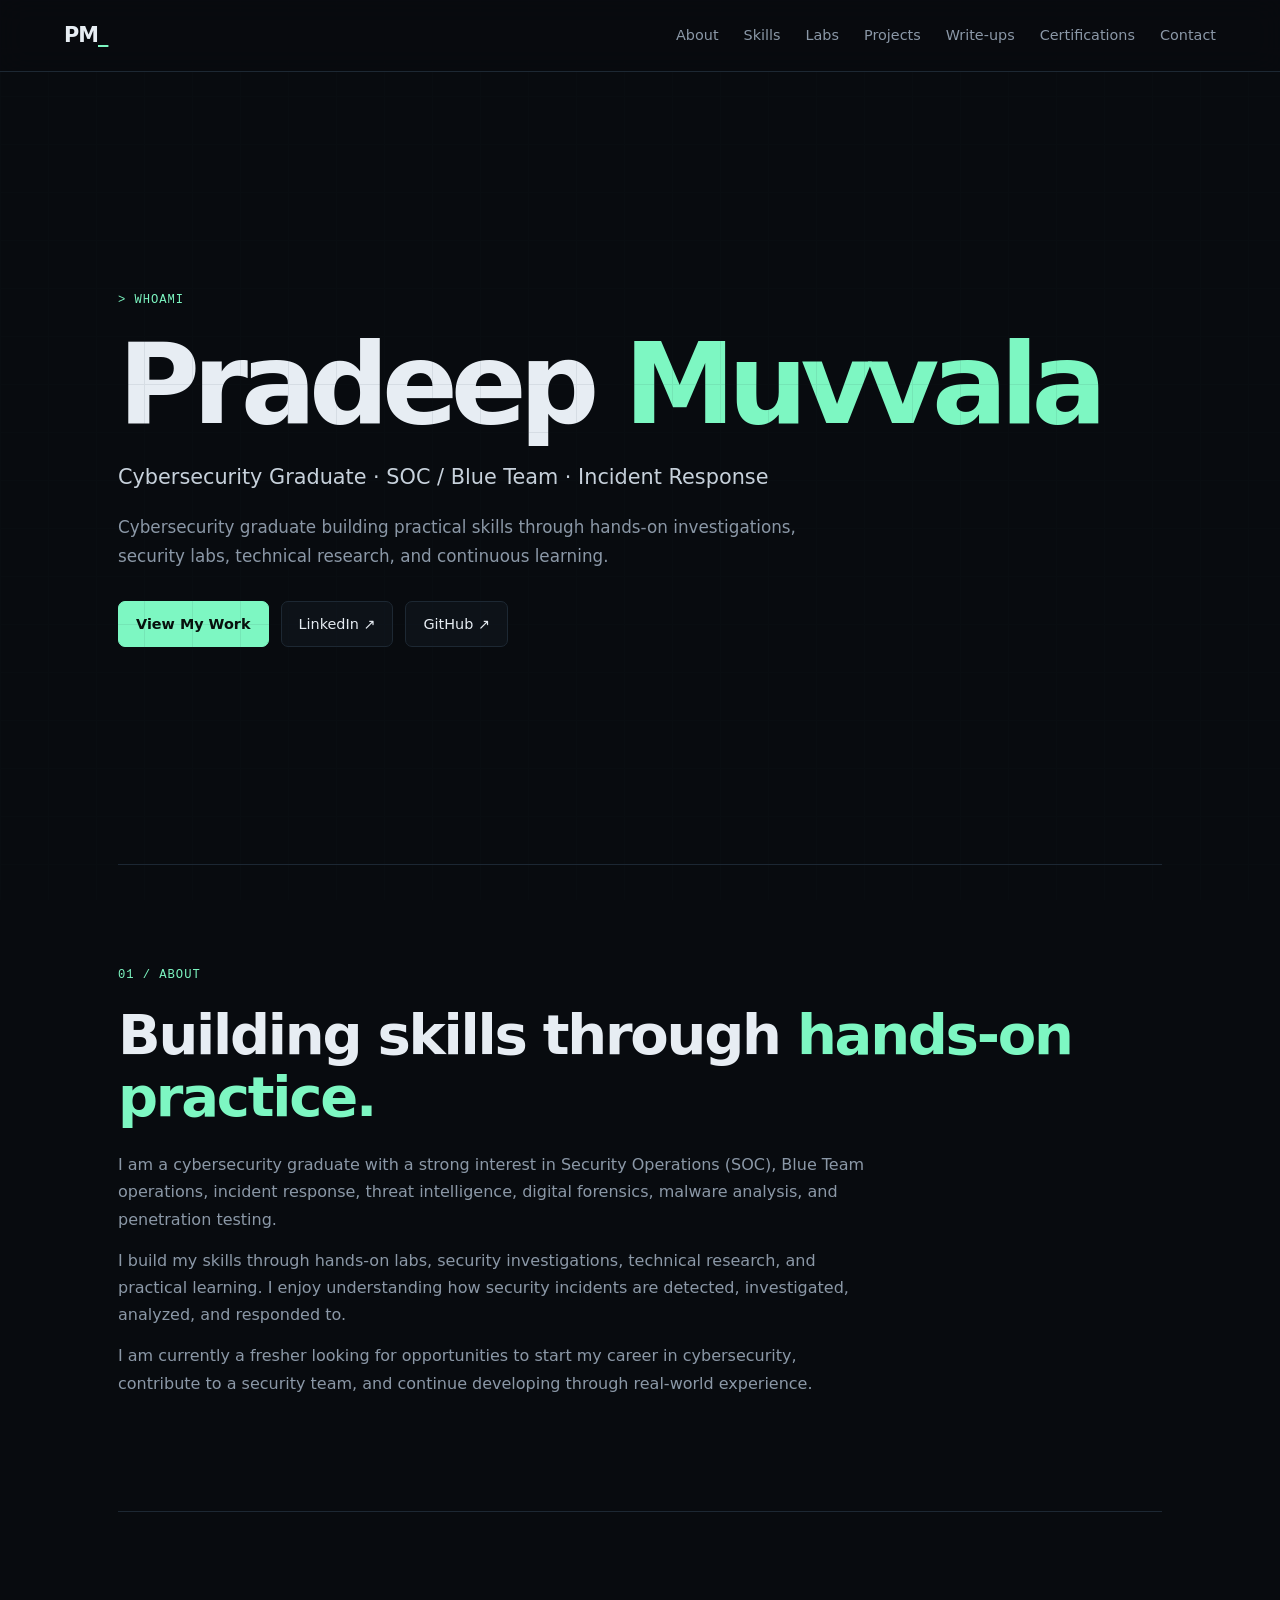
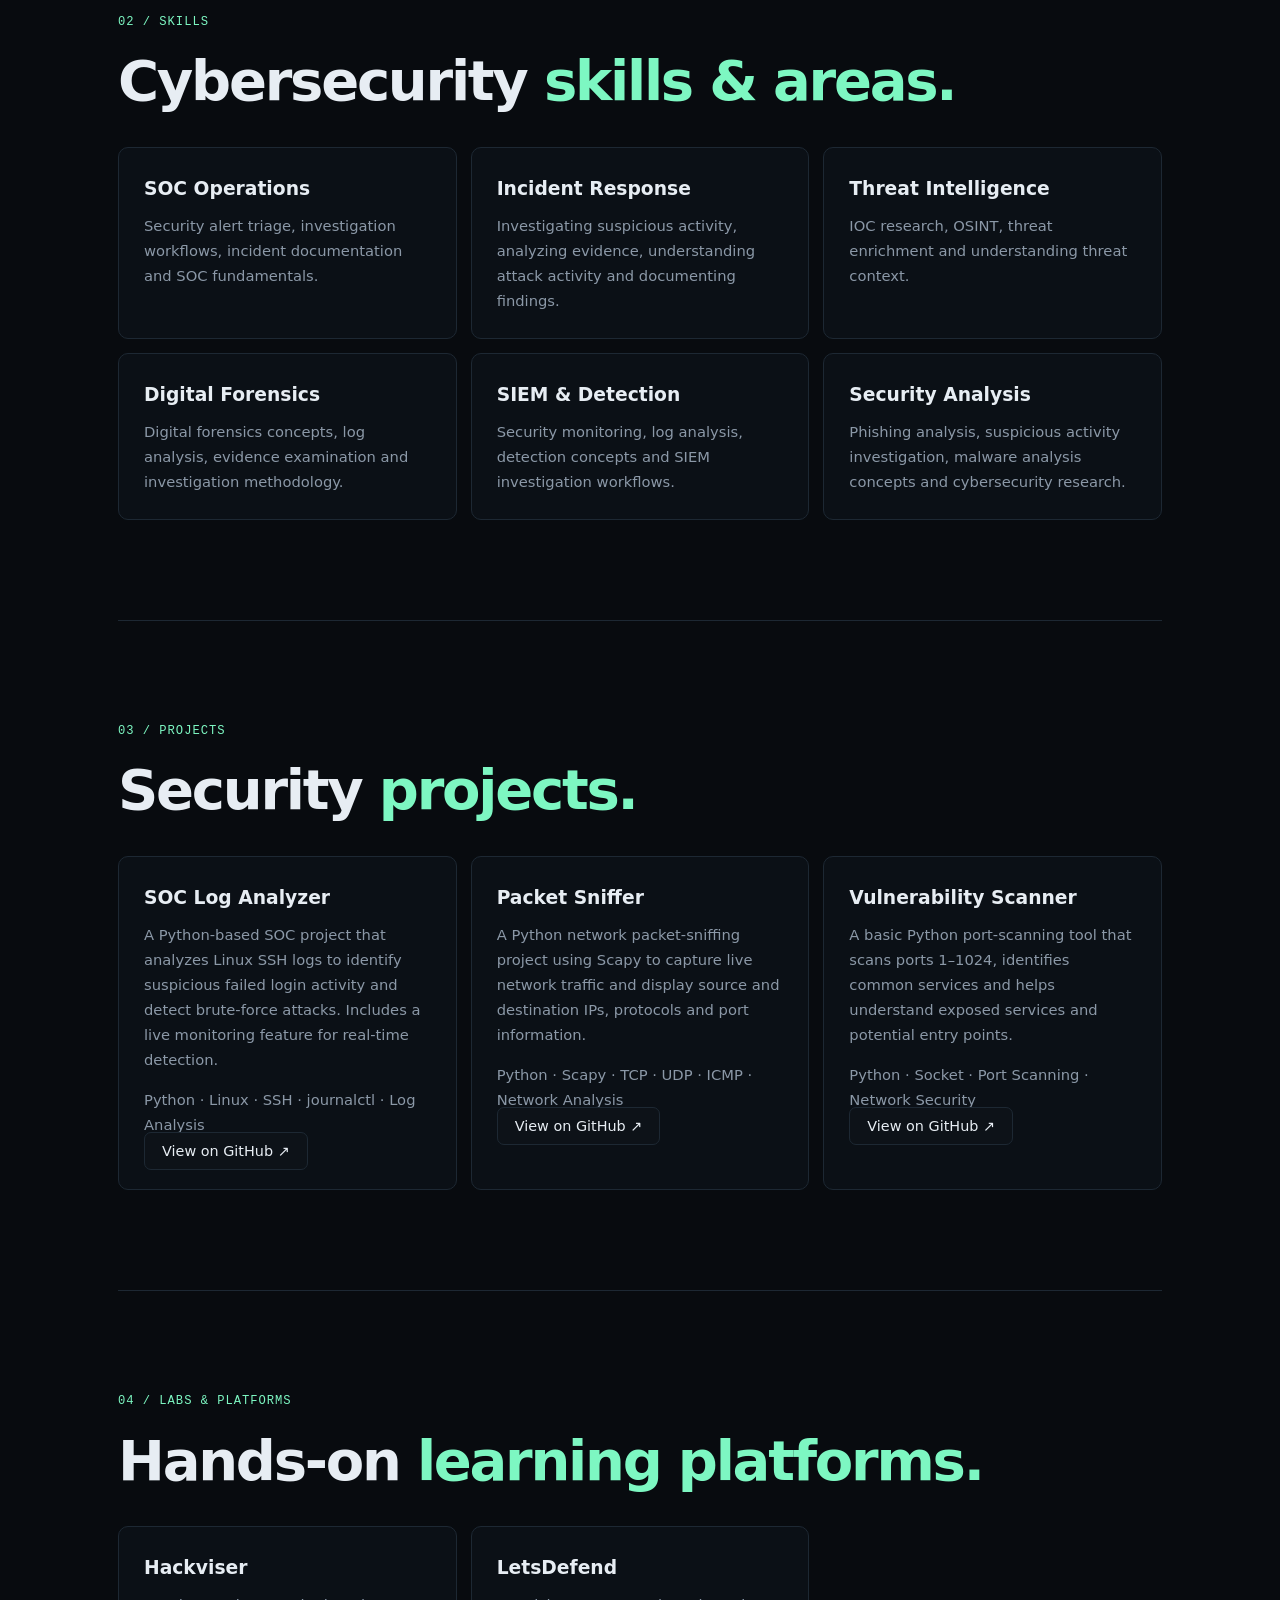
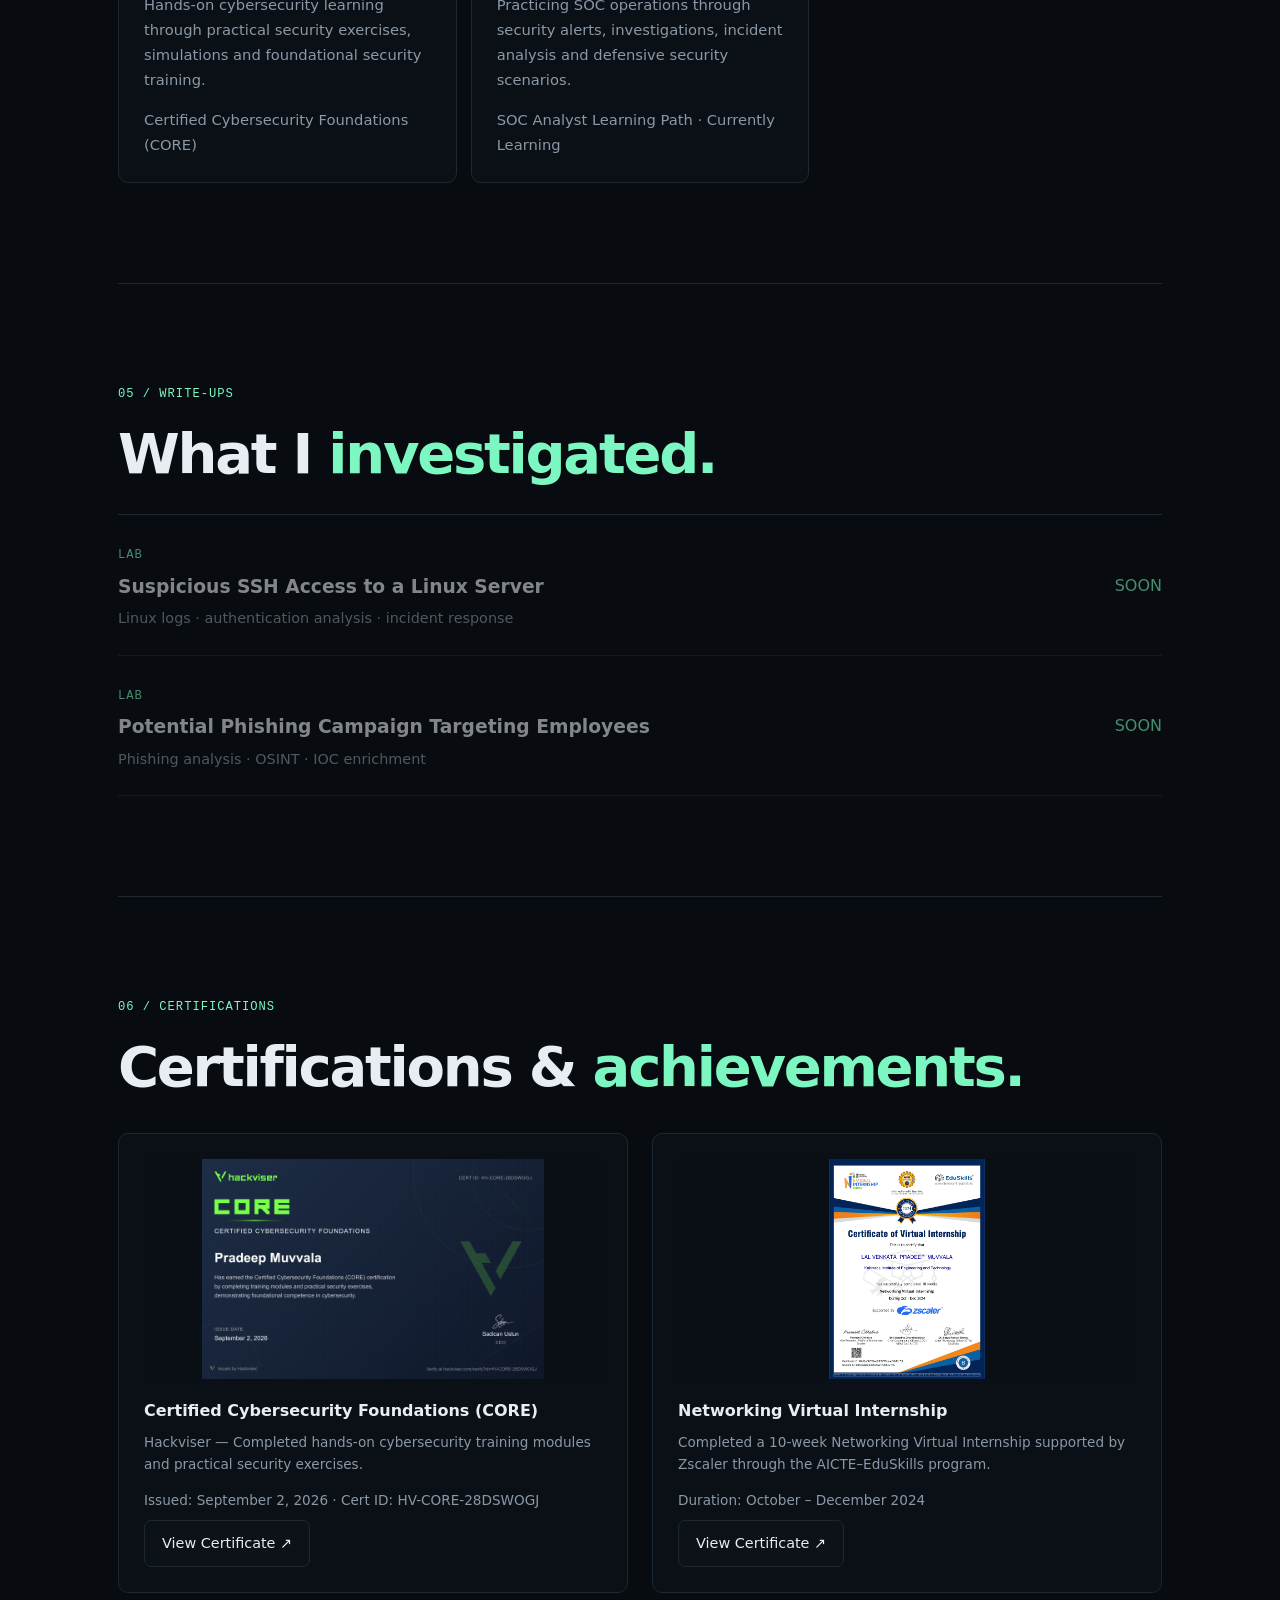
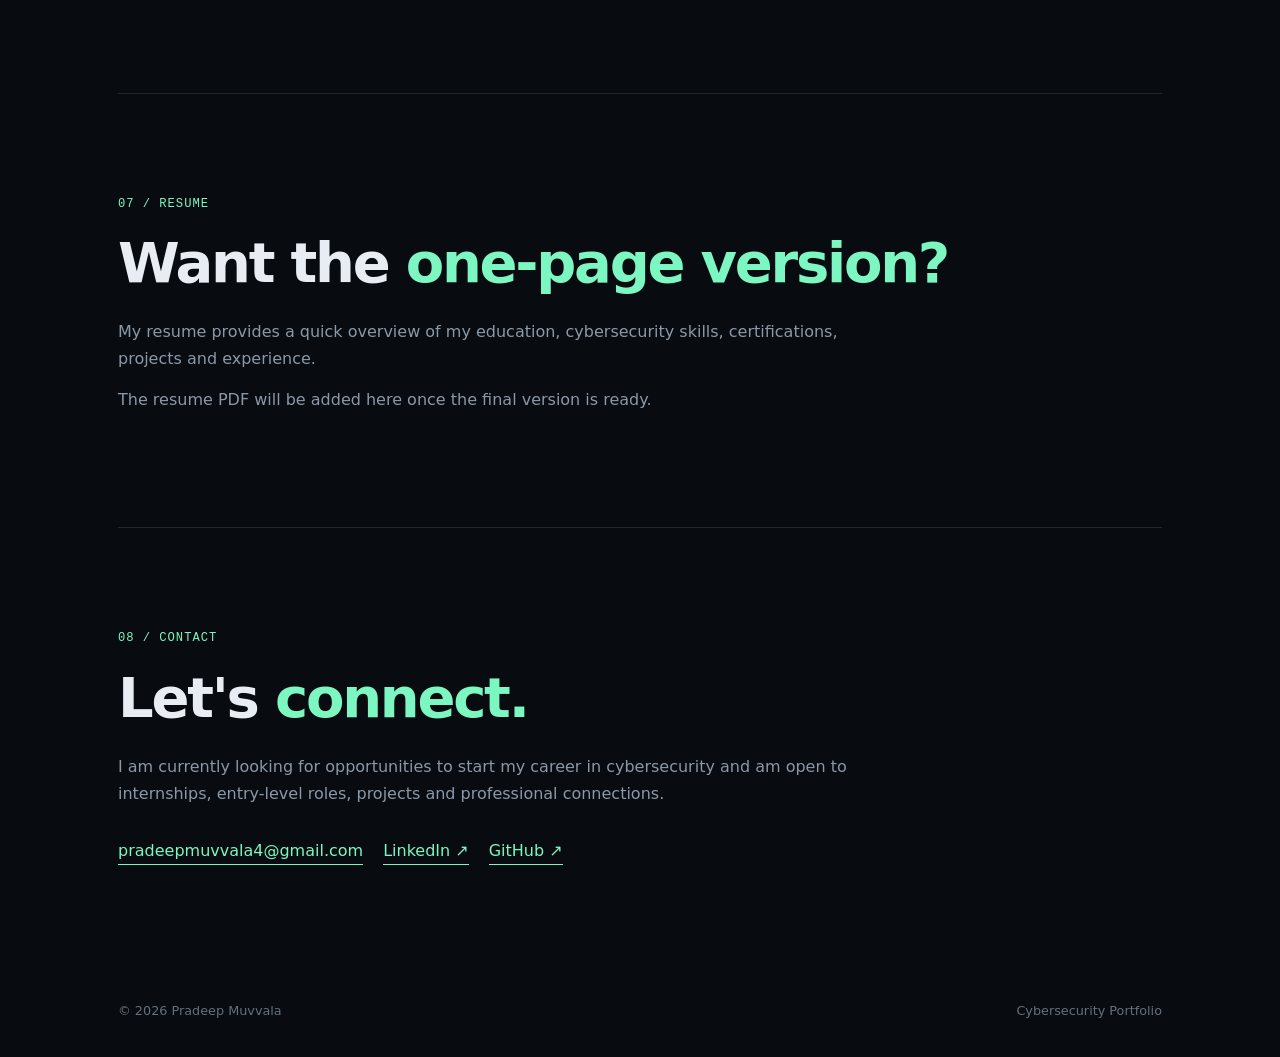
==== index.html @ d334e2ca "Update index.html" ====
<!DOCTYPE html>
<html lang="en">
<head>
  <meta charset="UTF-8">
  <meta name="viewport" content="width=device-width, initial-scale=1.0">

  <meta
    name="description"
    content="Pradeep Muvvala - Cybersecurity Graduate | SOC | Blue Team | Incident Response"
  >

  <title>Pradeep Muvvala | Cybersecurity Portfolio</title>

  <link rel="stylesheet" href="assets/style.css">
</head>

<body>

  <!-- ================= NAVIGATION ================= -->

  <header class="nav">

    <a class="logo" href="#home">
      PM<span>_</span>
    </a>

    <nav>
      <a href="#about">About</a>
      <a href="#skills">Skills</a>
      <a href="#labs">Labs</a>
      <a href="#projects">Projects</a>
      <a href="#writeups">Write-ups</a>
      <a href="#certifications">Certifications</a>
      <a href="#contact">Contact</a>
    </nav>

  </header>


  <main>

    <!-- ================= HERO ================= -->

    <section id="home" class="hero">

      <div class="terminal-tag">
        &gt; whoami
      </div>

      <h1>
        Pradeep <span>Muvvala</span>
      </h1>

      <p class="headline">
        Cybersecurity Graduate · SOC / Blue Team · Incident Response
      </p>

      <p class="intro">
        Cybersecurity graduate building practical skills through hands-on
        investigations, security labs, technical research, and continuous learning.
      </p>

      <div class="buttons">

        <a class="btn primary" href="#projects">
          View My Work
        </a>

        <a
          class="btn"
          href="https://www.linkedin.com/in/pradeep-muvvala-a48361375/"
          target="_blank"
          rel="noopener"
        >
          LinkedIn ↗
        </a>

        <a
          class="btn"
          href="https://github.com/mlvenkatapradeep"
          target="_blank"
          rel="noopener"
        >
          GitHub ↗
        </a>

      </div>

    </section>


    <!-- ================= ABOUT ================= -->

    <section id="about" class="section">

      <div class="section-label">
        01 / ABOUT
      </div>

      <h2>
        Building skills through
        <span>hands-on practice.</span>
      </h2>

      <p>
        I am a cybersecurity graduate with a strong interest in Security
        Operations (SOC), Blue Team operations, incident response, threat
        intelligence, digital forensics, malware analysis, and penetration testing.
      </p>

      <p>
        I build my skills through hands-on labs, security investigations,
        technical research, and practical learning. I enjoy understanding how
        security incidents are detected, investigated, analyzed, and responded to.
      </p>

      <p>
        I am currently a fresher looking for opportunities to start my career
        in cybersecurity, contribute to a security team, and continue developing
        through real-world experience.
      </p>

    </section>


    <!-- ================= SKILLS ================= -->

<section id="skills" class="section">

  <div class="section-label">
    02 / SKILLS
  </div>

  <h2>
    Cybersecurity
    <span>skills & areas.</span>
  </h2>

  <div class="grid cards">

    <article class="card">
      <h3>SOC Operations</h3>
      <p>
        Security alert triage, investigation workflows,
        incident documentation and SOC fundamentals.
      </p>
    </article>

    <article class="card">
      <h3>Incident Response</h3>
      <p>
        Investigating suspicious activity, analyzing evidence,
        understanding attack activity and documenting findings.
      </p>
    </article>

    <article class="card">
      <h3>Threat Intelligence</h3>
      <p>
        IOC research, OSINT, threat enrichment and
        understanding threat context.
      </p>
    </article>

    <article class="card">
      <h3>Digital Forensics</h3>
      <p>
        Digital forensics concepts, log analysis,
        evidence examination and investigation methodology.
      </p>
    </article>

    <article class="card">
      <h3>SIEM & Detection</h3>
      <p>
        Security monitoring, log analysis,
        detection concepts and SIEM investigation workflows.
      </p>
    </article>

    <article class="card">
      <h3>Security Analysis</h3>
      <p>
        Phishing analysis, suspicious activity investigation,
        malware analysis concepts and cybersecurity research.
      </p>
    </article>

  </div>

</section>


    <!-- ================= PROJECTS ================= -->

    <section id="projects" class="section">
  <div class="section-label">03 / PROJECTS</div>

  <h2>Security <span>projects.</span></h2>

  <div class="grid cards">

    <!-- SOC Log Analyzer -->
    <article class="card">
      <h3>SOC Log Analyzer</h3>

      <p>
        A Python-based SOC project that analyzes Linux SSH logs to identify
        suspicious failed login activity and detect brute-force attacks.
        Includes a live monitoring feature for real-time detection.
      </p>

      <p class="muted">
        Python · Linux · SSH · journalctl · Log Analysis
      </p>

      <a
        class="btn secondary"
        href="https://github.com/mlvenkatapradeep/soc-log-analyzer"
        target="_blank"
        rel="noopener noreferrer">
        View on GitHub ↗
      </a>
    </article>


    <!-- Packet Sniffer -->
    <article class="card">
      <h3>Packet Sniffer</h3>

      <p>
        A Python network packet-sniffing project using Scapy to capture
        live network traffic and display source and destination IPs,
        protocols and port information.
      </p>

      <p class="muted">
        Python · Scapy · TCP · UDP · ICMP · Network Analysis
      </p>

      <a
        class="btn secondary"
        href="https://github.com/mlvenkatapradeep/packet-sniffer"
        target="_blank"
        rel="noopener noreferrer">
        View on GitHub ↗
      </a>
    </article>


    <!-- Vulnerability Scanner -->
    <article class="card">
      <h3>Vulnerability Scanner</h3>

      <p>
        A basic Python port-scanning tool that scans ports 1–1024,
        identifies common services and helps understand exposed
        services and potential entry points.
      </p>

      <p class="muted">
        Python · Socket · Port Scanning · Network Security
      </p>

      <a
        class="btn secondary"
        href="https://github.com/mlvenkatapradeep/vulnerability-scanner"
        target="_blank"
        rel="noopener noreferrer">
        View on GitHub ↗
      </a>
    </article>

  </div>
</section>

    <!-- ================= LABS & PLATFORMS ================= -->
<section id="labs" class="section">
  <div class="section-label">04 / LABS & PLATFORMS</div>

  <h2>Hands-on <span>learning platforms.</span></h2>

  <div class="grid cards">

    <article class="card">
      <h3>Hackviser</h3>
      <p>
        Hands-on cybersecurity learning through practical security
        exercises, simulations and foundational security training.
      </p>
      <p class="muted">
        Certified Cybersecurity Foundations (CORE)
      </p>
    </article>

    <article class="card">
      <h3>LetsDefend</h3>
      <p>
        Practicing SOC operations through security alerts, investigations,
        incident analysis and defensive security scenarios.
      </p>
      <p class="muted">
        SOC Analyst Learning Path · Currently Learning
      </p>
    </article>

  </div>
</section>

    <!-- ================= WRITE-UPS ================= -->

    <!-- ================= WRITE-UPS ================= -->

<section id="writeups" class="section">

  <div class="section-label">
    05 / WRITE-UPS
  </div>

  <h2>
    What I
    <span>investigated.</span>
  </h2>

  <div class="writeup-list">

    <!-- WRITE-UP 1 -->

    <div class="writeup disabled">

      <div>

        <span class="tag">
          LAB
        </span>

        <h3>
          Suspicious SSH Access to a Linux Server
        </h3>

        <p>
          Linux logs · authentication analysis · incident response
        </p>

      </div>

      <span>
        SOON
      </span>

    </div>


    <!-- WRITE-UP 2 -->

    <div class="writeup disabled">

      <div>

        <span class="tag">
          LAB
        </span>

        <h3>
          Potential Phishing Campaign Targeting Employees
        </h3>

        <p>
          Phishing analysis · OSINT · IOC enrichment
        </p>

      </div>

      <span>
        SOON
      </span>

    </div>

  </div>

</section>


    <!-- ================= CERTIFICATIONS ================= -->

    <section id="certifications" class="section">
  <div class="section-label">06 / CERTIFICATIONS</div>

  <h2>Certifications & <span>achievements.</span></h2>

  <div class="grid cards">

    <!-- Hackviser -->
    <article class="card certificate-card">
      <a href="assets/certificates/hackviser-certificate.png"
         target="_blank"
         rel="noopener noreferrer">
        <img
          src="assets/certificates/hackviser-certificate.png"
          alt="Hackviser Certified Cybersecurity Foundations CORE certificate">
      </a>

      <h3>Certified Cybersecurity Foundations (CORE)</h3>

      <p>
        Hackviser — Completed hands-on cybersecurity training modules
        and practical security exercises.
      </p>

      <p class="muted">
        Issued: September 2, 2026 · Cert ID: HV-CORE-28DSWOGJ
      </p>

      <a
        class="btn secondary"
        href="assets/certificates/hackviser-certificate.png"
        target="_blank"
        rel="noopener noreferrer">
        View Certificate ↗
      </a>
    </article>


    <!-- Zscaler / EduSkills -->
    <article class="card certificate-card">
      <a href="assets/certificates/zscaler-internship-certificate.png"
         target="_blank"
         rel="noopener noreferrer">
        <img
          src="assets/certificates/zscaler-internship-certificate.png"
          alt="Zscaler-supported Networking Virtual Internship certificate">
      </a>

      <h3>Networking Virtual Internship</h3>

      <p>
        Completed a 10-week Networking Virtual Internship supported by
        Zscaler through the AICTE–EduSkills program.
      </p>

      <p class="muted">
        Duration: October – December 2024
      </p>

      <a
        class="btn secondary"
        href="assets/certificates/zscaler-internship-certificate.png"
        target="_blank"
        rel="noopener noreferrer">
        View Certificate ↗
      </a>
    </article>

  </div>
</section>


    <!-- ================= RESUME ================= -->

    <section class="section resume">

      <div class="section-label">
        07 / RESUME
      </div>

      <h2>
        Want the
        <span>one-page version?</span>
      </h2>

      <p>
        My resume provides a quick overview of my education, cybersecurity
        skills, certifications, projects and experience.
      </p>

      <p>
        The resume PDF will be added here once the final version is ready.
      </p>

      <!--
      When your resume is uploaded to:

      assets/Pradeep-Muvvala-Resume.pdf

      remove the comment around the button below.
      -->

      <!--
      <a
        class="btn primary"
        href="assets/Pradeep-Muvvala-Resume.pdf"
      >
        Open Resume ↗
      </a>
      -->

    </section>


    <!-- ================= CONTACT ================= -->

    <section id="contact" class="section contact">

      <div class="section-label">
        08 / CONTACT
      </div>

      <h2>
        Let's
        <span>connect.</span>
      </h2>

      <p>
        I am currently looking for opportunities to start my career in
        cybersecurity and am open to internships, entry-level roles,
        projects and professional connections.
      </p>


      <div class="contact-links">

        <a href="mailto:pradeepmuvvala4@gmail.com">
          pradeepmuvvala4@gmail.com
        </a>

        <a
          href="https://www.linkedin.com/in/pradeep-muvvala-a48361375/"
          target="_blank"
          rel="noopener"
        >
          LinkedIn ↗
        </a>

        <a
          href="https://github.com/mlvenkatapradeep"
          target="_blank"
          rel="noopener"
        >
          GitHub ↗
        </a>

      </div>

    </section>

  </main>


  <!-- ================= FOOTER ================= -->

  <footer>

    <span>
      © 2026 Pradeep Muvvala
    </span>

    <span>
      Cybersecurity Portfolio
    </span>

  </footer>


</body>
</html>
---- assets/style.css ----
*{box-sizing:border-box;margin:0;padding:0}
:root{--bg:#080b0f;--panel:#0d1218;--text:#e7edf3;--muted:#8b98a7;--line:#1d2833;--accent:#7df7c2;--accent2:#58d6ff}
html{scroll-behavior:smooth}
body{font-family:Inter,ui-sans-serif,system-ui,-apple-system,BlinkMacSystemFont,"Segoe UI",sans-serif;background:var(--bg);color:var(--text);line-height:1.7}
body:before{content:"";position:fixed;inset:0;pointer-events:none;opacity:.08;background-image:linear-gradient(var(--line) 1px,transparent 1px),linear-gradient(90deg,var(--line) 1px,transparent 1px);background-size:48px 48px}
a{color:inherit;text-decoration:none}
.nav{position:sticky;top:0;z-index:10;display:flex;justify-content:space-between;align-items:center;padding:18px max(5vw,24px);background:rgba(8,11,15,.88);backdrop-filter:blur(14px);border-bottom:1px solid var(--line)}
.logo{font-weight:900;font-size:1.3rem;letter-spacing:-1px}.logo span{color:var(--accent)}
.nav nav{display:flex;gap:25px}.nav nav a{color:var(--muted);font-size:.9rem}.nav nav a:hover{color:var(--accent)}
main{max-width:1100px;margin:auto;padding:0 28px}
.hero{min-height:88vh;display:flex;flex-direction:column;justify-content:center;padding:80px 0}
.terminal-tag,.section-label,.project-meta,.tag{font-family:ui-monospace,SFMono-Regular,Menlo,monospace;color:var(--accent);letter-spacing:.08em;text-transform:uppercase;font-size:.76rem}
.hero h1{font-size:clamp(3.2rem,9vw,7rem);line-height:.98;letter-spacing:-.065em;margin:20px 0}.hero h1 span,h2 span{color:var(--accent)}
.headline{font-size:1.3rem;color:#c8d2dc;margin-bottom:18px}.intro{max-width:680px;color:var(--muted);font-size:1.05rem}
.buttons{display:flex;gap:12px;flex-wrap:wrap;margin-top:30px}.btn{border:1px solid var(--line);padding:10px 17px;border-radius:7px;background:var(--panel);font-size:.9rem}.btn:hover{border-color:var(--accent);transform:translateY(-1px)}.btn.primary{background:var(--accent);color:#07100c;border-color:var(--accent);font-weight:800}
.section{padding:100px 0;border-top:1px solid var(--line)}.section-label{margin-bottom:18px}.section h2{font-size:clamp(2rem,5vw,3.5rem);line-height:1.1;letter-spacing:-.04em;margin-bottom:24px}.section>p{max-width:760px;color:var(--muted);margin-bottom:14px}
.grid{display:grid;grid-template-columns:repeat(3,1fr);gap:14px}.cards{margin-top:35px}.card,.project{background:rgba(13,18,24,.75);border:1px solid var(--line);padding:25px;border-radius:10px}.card h3,.project h3{margin-bottom:8px}.card p,.project p{color:var(--muted);font-size:.92rem}
.projects{margin-top:35px}.project{min-height:245px;display:flex;flex-direction:column}.project-meta{margin-bottom:25px}.project a{margin-top:auto;color:var(--accent)}.coming{margin-top:auto;color:#657280;font-size:.85rem}
.writeup-list{margin-top:30px;border-top:1px solid var(--line)}.writeup{display:flex;justify-content:space-between;gap:20px;align-items:center;padding:24px 0;border-bottom:1px solid var(--line)}.writeup h3{margin:4px 0}.writeup p{color:var(--muted);font-size:.9rem}.writeup>span{color:var(--accent)}.disabled{opacity:.55}
.cert{margin-top:30px;border:1px solid var(--line);background:var(--panel);padding:28px;display:flex;justify-content:space-between;align-items:center;border-radius:10px}.cert h3{margin:8px 0}.cert p{color:var(--muted)}.cert-mark{font-size:2rem;color:var(--accent)}.muted{color:var(--muted)!important;font-size:.9rem;margin-top:15px}
.resume code{color:var(--accent);font-family:ui-monospace,monospace}.contact-links{display:flex;gap:20px;flex-wrap:wrap;margin-top:30px}.contact-links a{color:var(--accent);border-bottom:1px solid var(--accent)}
footer{max-width:1100px;margin:auto;padding:35px 28px;color:#63707d;font-size:.8rem;display:flex;justify-content:space-between;gap:20px}
@media(max-width:800px){.nav nav{display:none}.grid{grid-template-columns:1fr 1fr}.hero{min-height:75vh}}
@media(max-width:560px){.grid{grid-template-columns:1fr}.hero h1{font-size:3.5rem}.section{padding:75px 0}footer{flex-direction:column}}
/* ===== CERTIFICATION LAYOUT FIX ===== */

#certifications .grid.cards {
  display: grid;
  grid-template-columns: repeat(2, minmax(0, 1fr));
  gap: 24px;
  width: 100%;
}

#certifications .certificate-card {
  min-width: 0;
  overflow: hidden;
}

#certifications .certificate-card a:first-child {
  display: block;
  width: 100%;
}

#certifications .certificate-card img {
  display: block;
  width: 100%;
  height: 220px;
  object-fit: contain;
  object-position: center;
  background: #0a0f16;
  border-radius: 6px;
  margin: 0 0 18px 0;
}

#certifications .certificate-card h3 {
  font-size: 1rem;
  margin: 0 0 8px 0;
}

#certifications .certificate-card p {
  font-size: 0.85rem;
  line-height: 1.6;
}

#certifications .certificate-card .btn {
  display: inline-block;
  margin-top: 8px;
}

/* Mobile */
@media (max-width: 800px) {
  #certifications .grid.cards {
    grid-template-columns: 1fr;
  }

  #certifications .certificate-card img {
    height: 220px;
  }
}
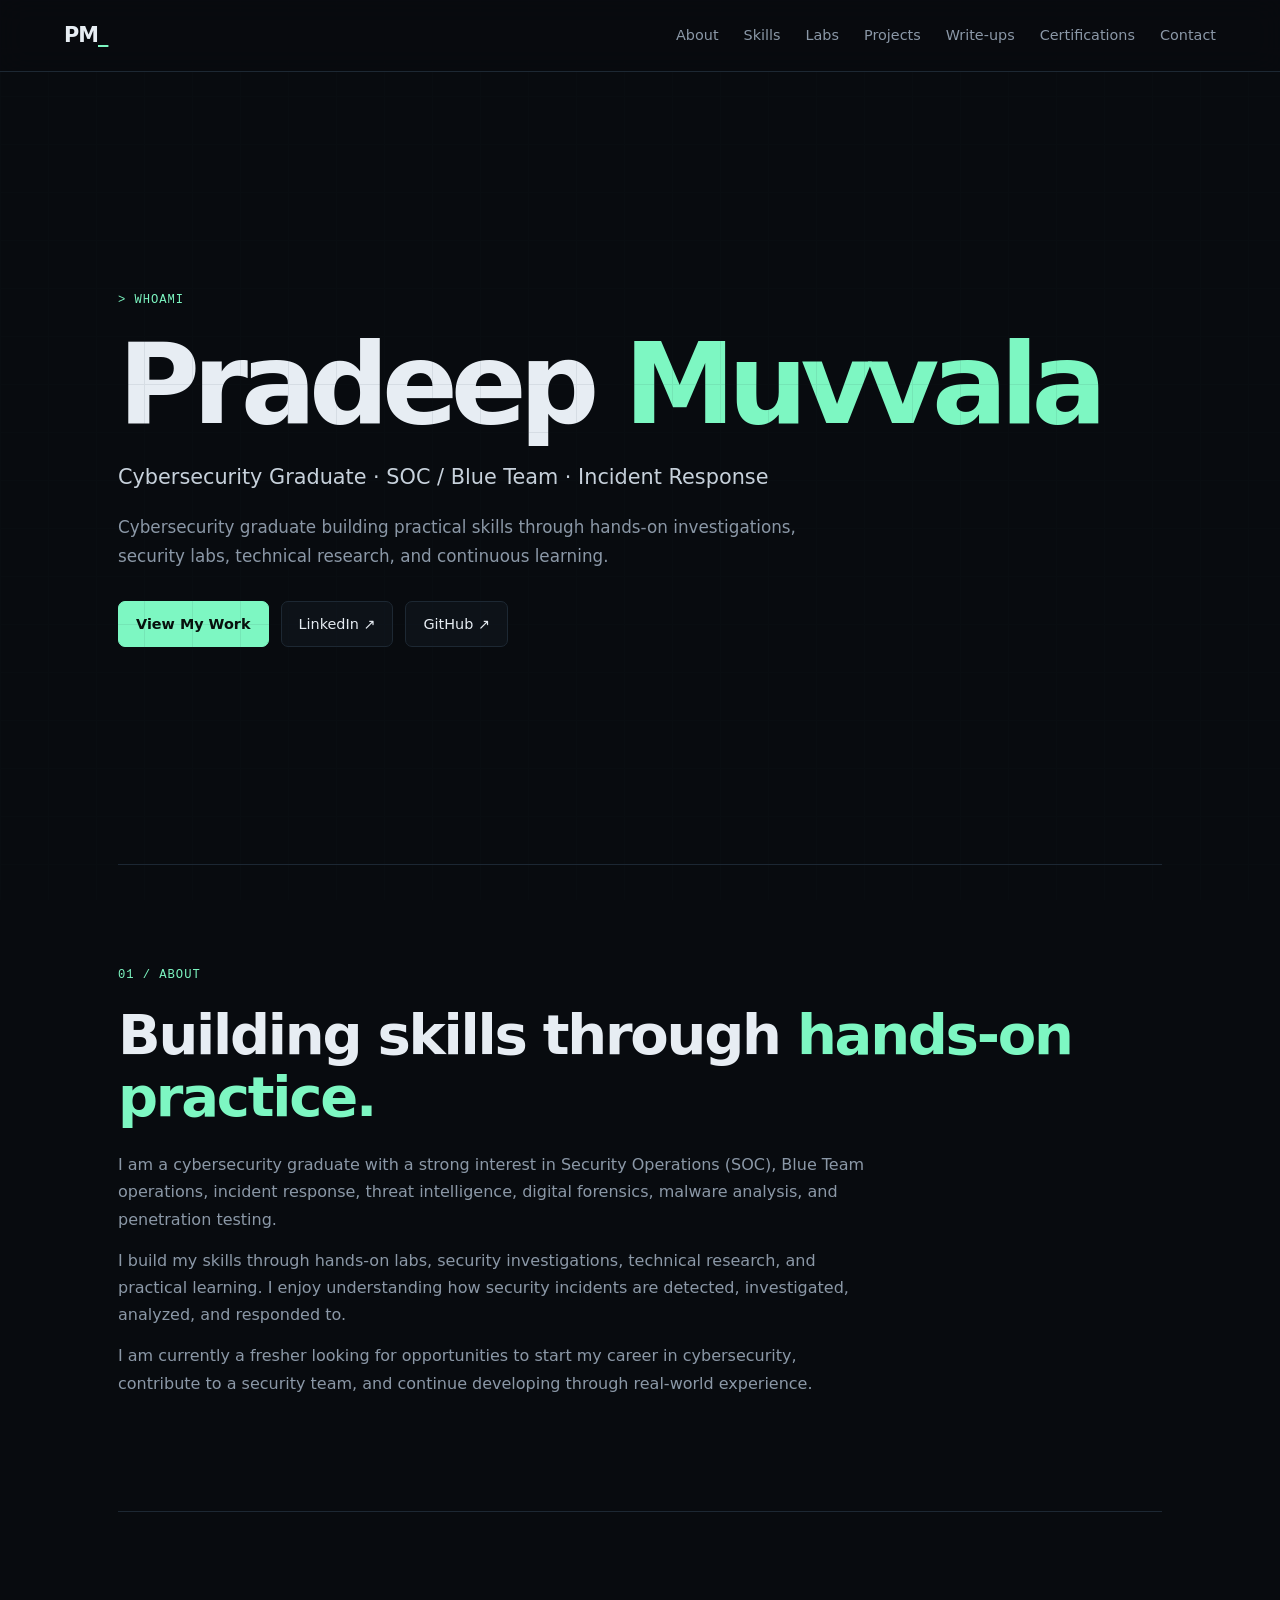
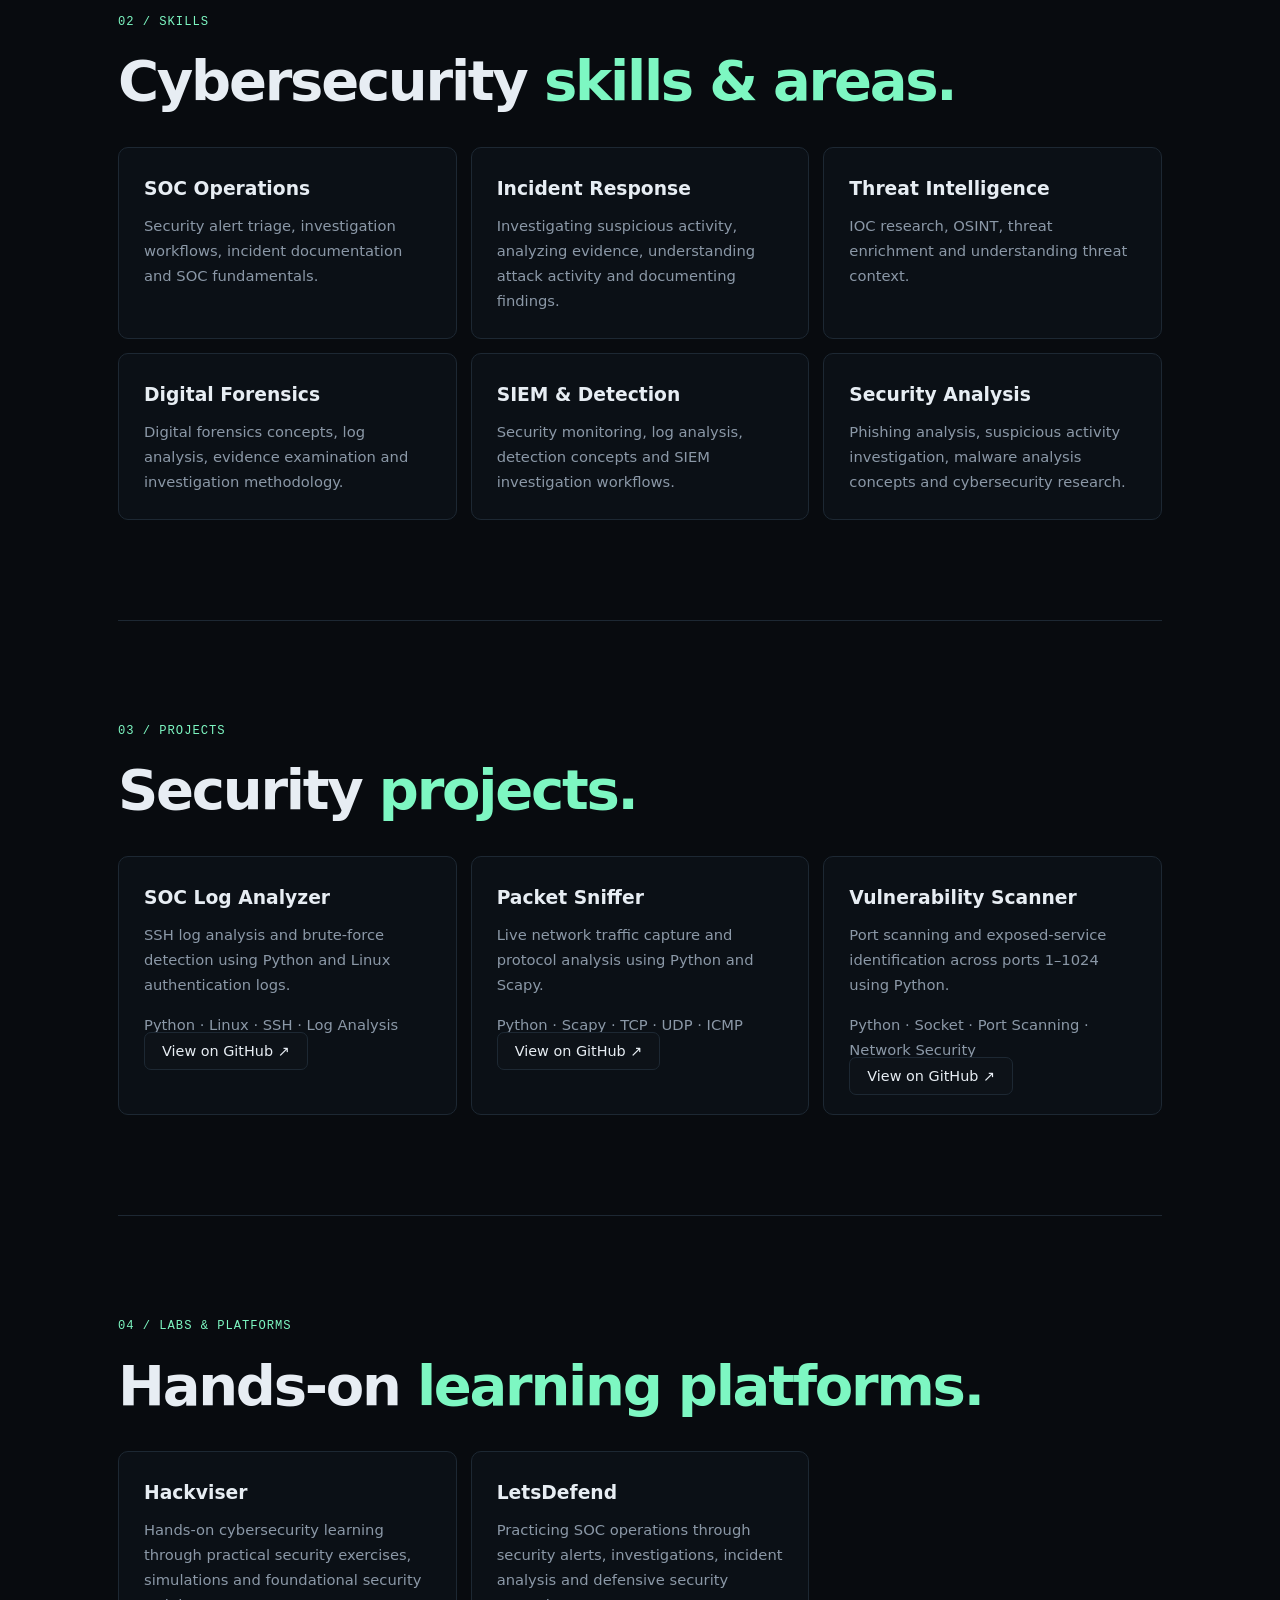
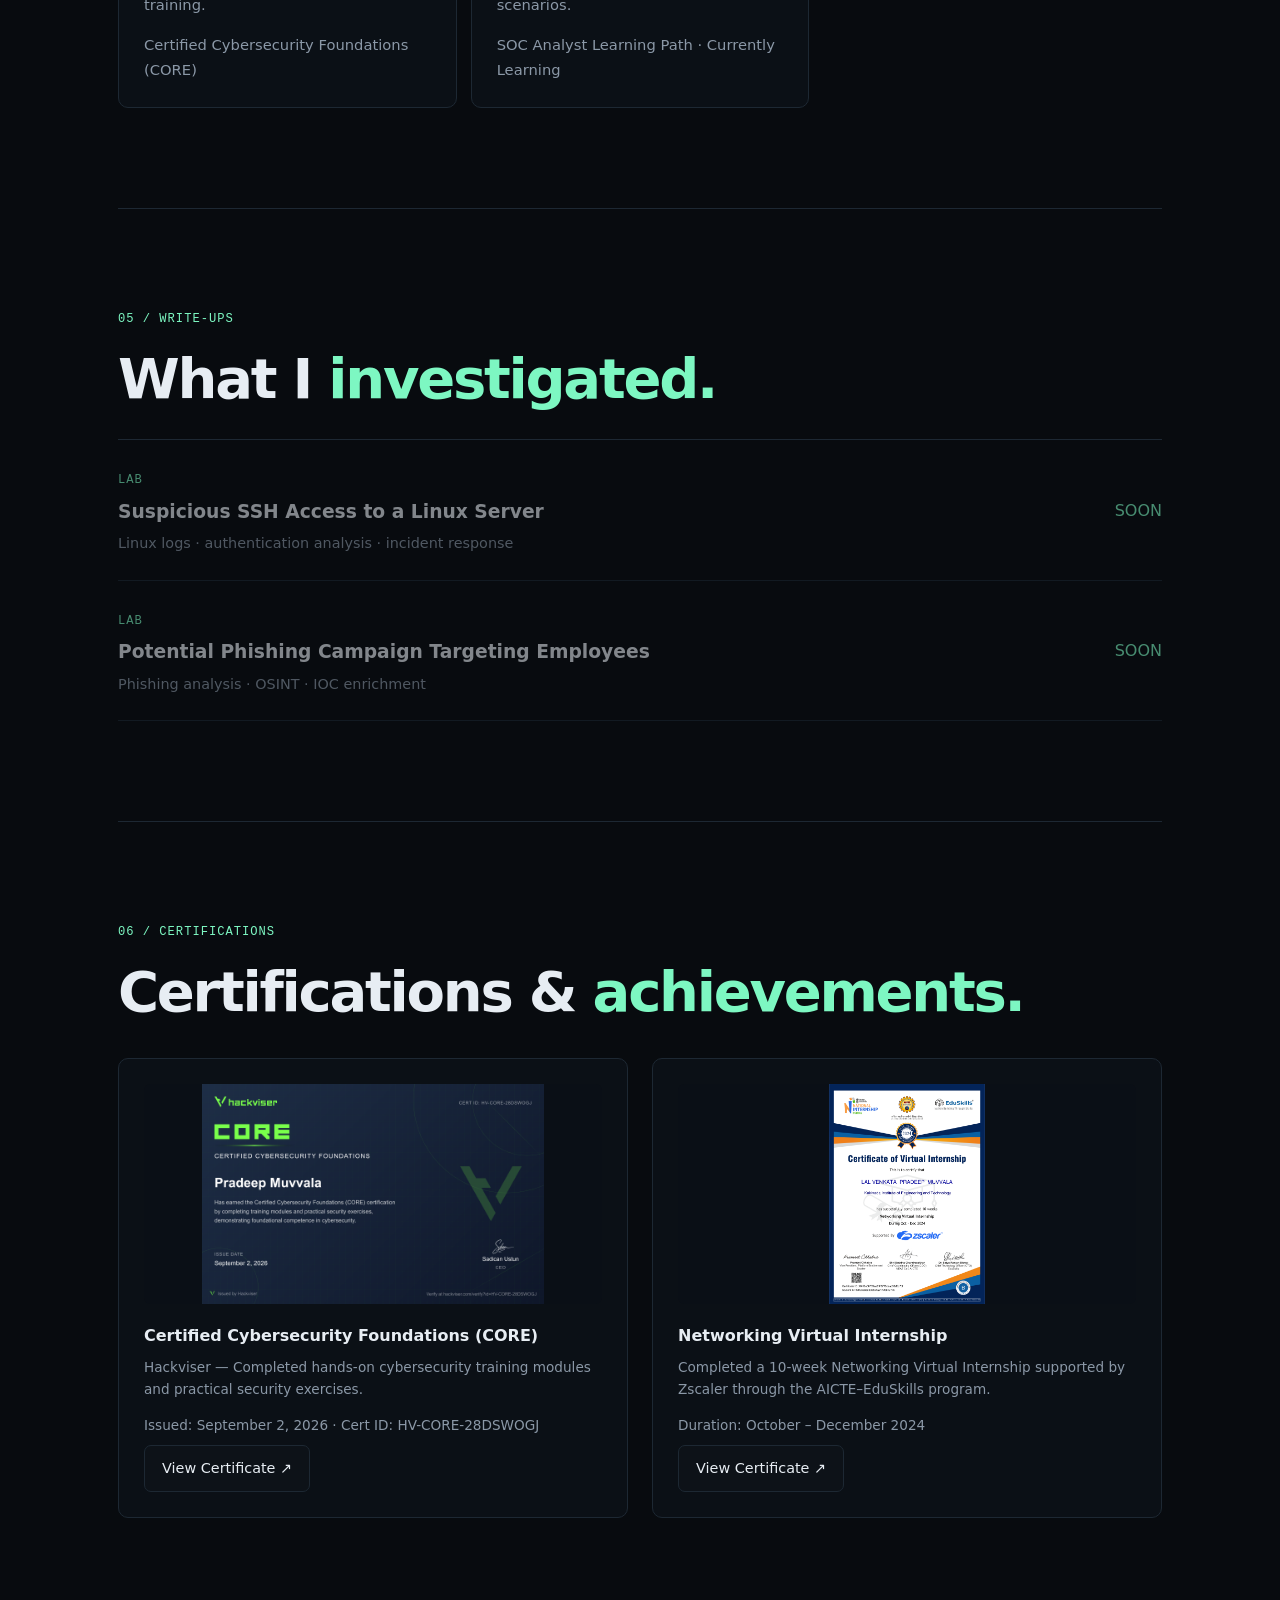
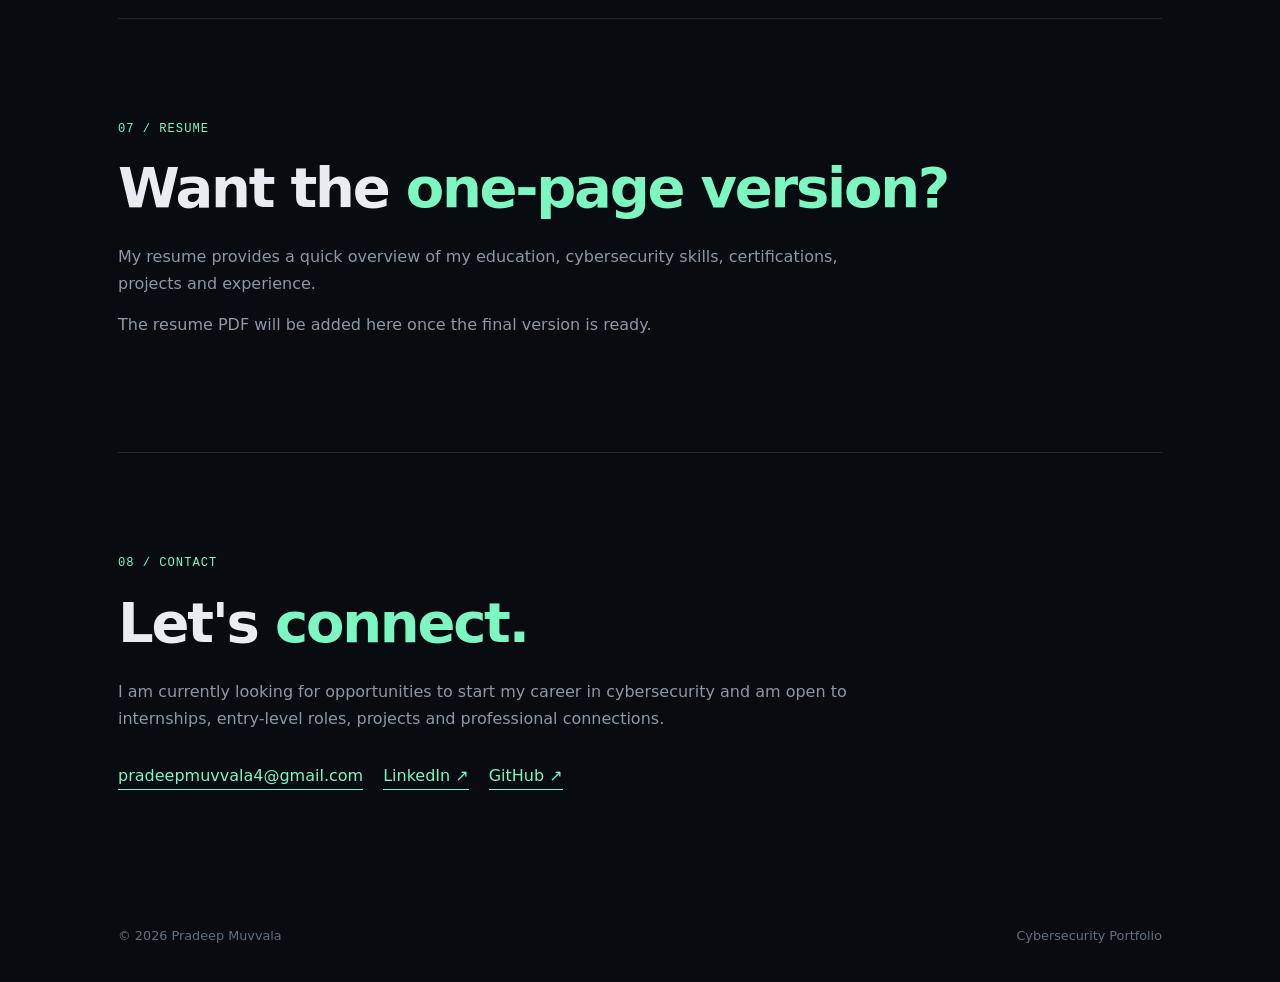
==== commit 3b9afcb8: "Update index.html" ====
--- a/index.html
+++ b/index.html
@@ -193,25 +193,36 @@
 
     <!-- ================= PROJECTS ================= -->
 
-    <section id="projects" class="section">
-  <div class="section-label">03 / PROJECTS</div>
-
-  <h2>Security <span>projects.</span></h2>
+    <!-- ================= PROJECTS ================= -->
+
+<section id="projects" class="section">
+
+  <div class="section-label">
+    03 / PROJECTS
+  </div>
+
+  <h2>
+    Security
+    <span>projects.</span>
+  </h2>
 
   <div class="grid cards">
 
-    <!-- SOC Log Analyzer -->
-    <article class="card">
-      <h3>SOC Log Analyzer</h3>
-
-      <p>
-        A Python-based SOC project that analyzes Linux SSH logs to identify
-        suspicious failed login activity and detect brute-force attacks.
-        Includes a live monitoring feature for real-time detection.
-      </p>
-
-      <p class="muted">
-        Python · Linux · SSH · journalctl · Log Analysis
+    <!-- SOC LOG ANALYZER -->
+
+    <article class="card">
+
+      <h3>
+        SOC Log Analyzer
+      </h3>
+
+      <p>
+        SSH log analysis and brute-force detection using Python and Linux
+        authentication logs.
+      </p>
+
+      <p class="muted">
+        Python · Linux · SSH · Log Analysis
       </p>
 
       <a
@@ -221,21 +232,25 @@
         rel="noopener noreferrer">
         View on GitHub ↗
       </a>
-    </article>
-
-
-    <!-- Packet Sniffer -->
-    <article class="card">
-      <h3>Packet Sniffer</h3>
-
-      <p>
-        A Python network packet-sniffing project using Scapy to capture
-        live network traffic and display source and destination IPs,
-        protocols and port information.
-      </p>
-
-      <p class="muted">
-        Python · Scapy · TCP · UDP · ICMP · Network Analysis
+
+    </article>
+
+
+    <!-- PACKET SNIFFER -->
+
+    <article class="card">
+
+      <h3>
+        Packet Sniffer
+      </h3>
+
+      <p>
+        Live network traffic capture and protocol analysis using Python
+        and Scapy.
+      </p>
+
+      <p class="muted">
+        Python · Scapy · TCP · UDP · ICMP
       </p>
 
       <a
@@ -245,17 +260,21 @@
         rel="noopener noreferrer">
         View on GitHub ↗
       </a>
-    </article>
-
-
-    <!-- Vulnerability Scanner -->
-    <article class="card">
-      <h3>Vulnerability Scanner</h3>
-
-      <p>
-        A basic Python port-scanning tool that scans ports 1–1024,
-        identifies common services and helps understand exposed
-        services and potential entry points.
+
+    </article>
+
+
+    <!-- VULNERABILITY SCANNER -->
+
+    <article class="card">
+
+      <h3>
+        Vulnerability Scanner
+      </h3>
+
+      <p>
+        Port scanning and exposed-service identification across ports
+        1–1024 using Python.
       </p>
 
       <p class="muted">
@@ -269,9 +288,11 @@
         rel="noopener noreferrer">
         View on GitHub ↗
       </a>
-    </article>
-
-  </div>
+
+    </article>
+
+  </div>
+
 </section>
 
     <!-- ================= LABS & PLATFORMS ================= -->
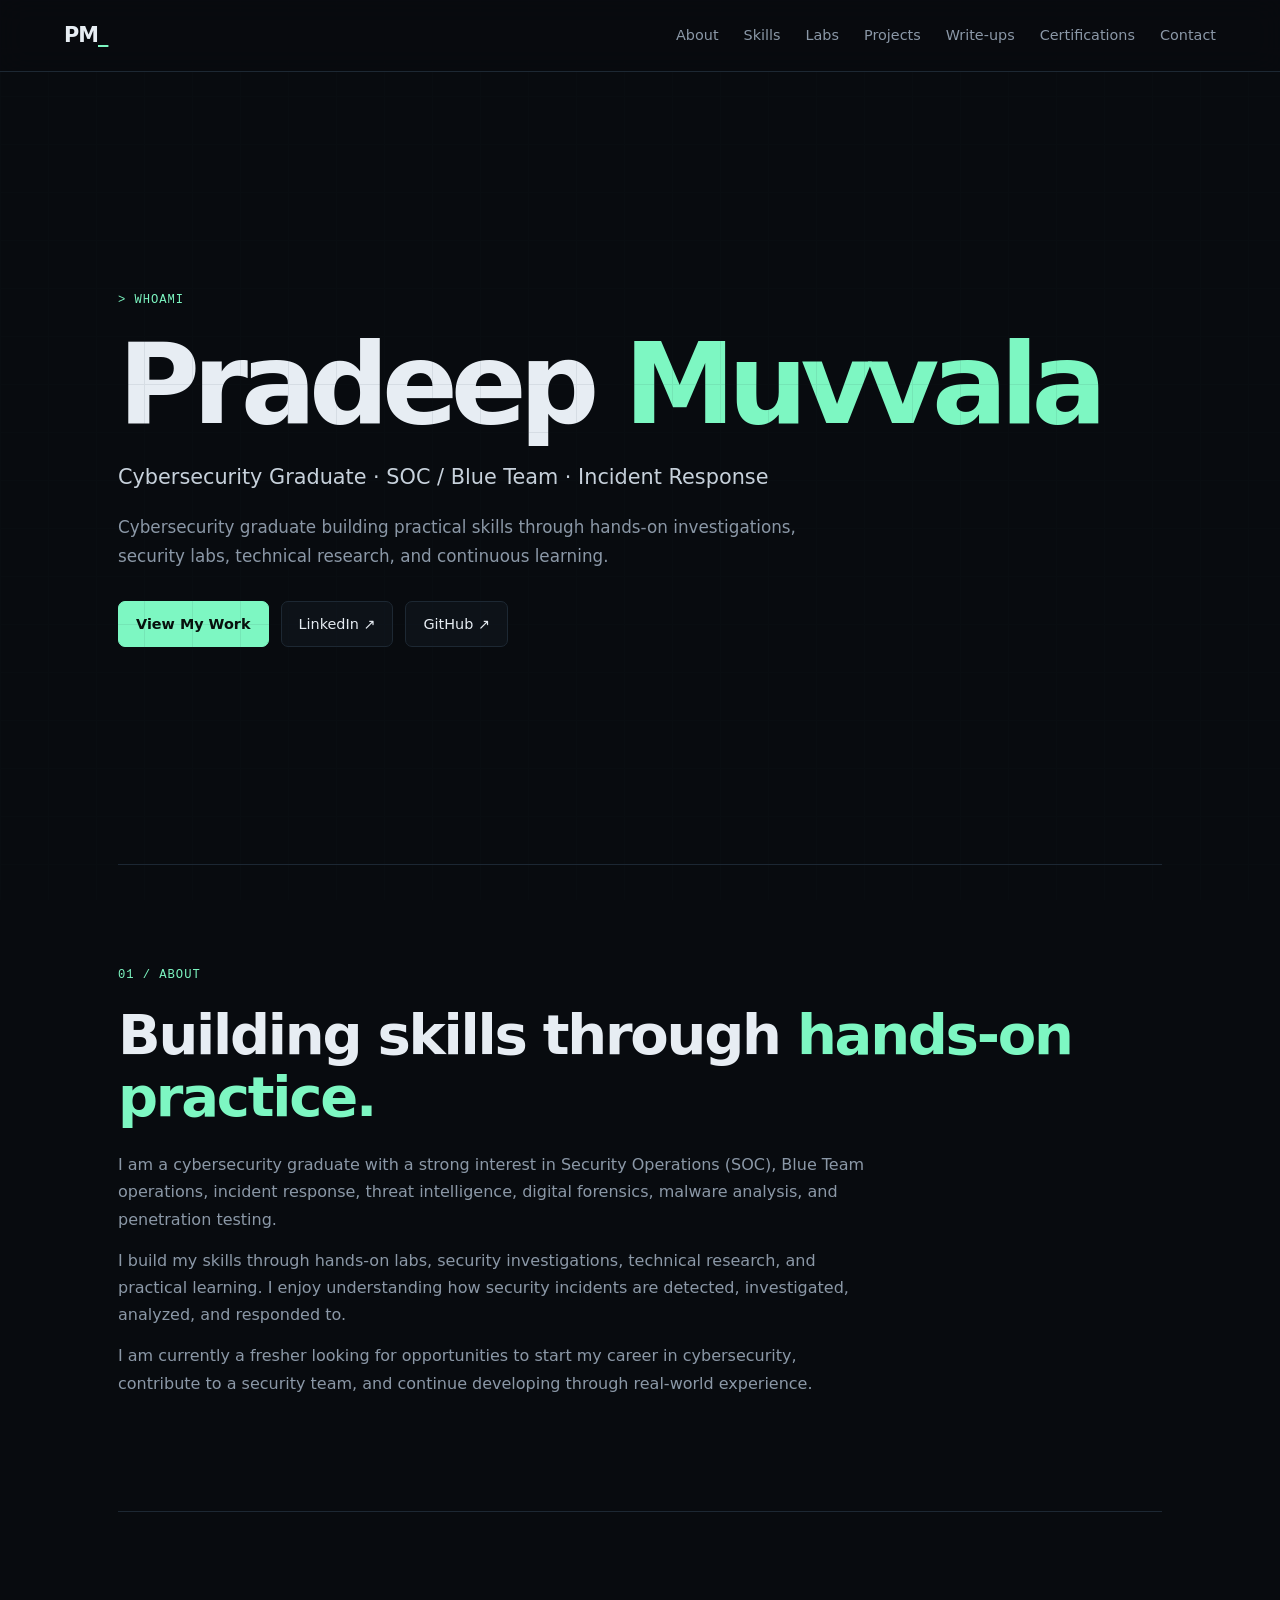
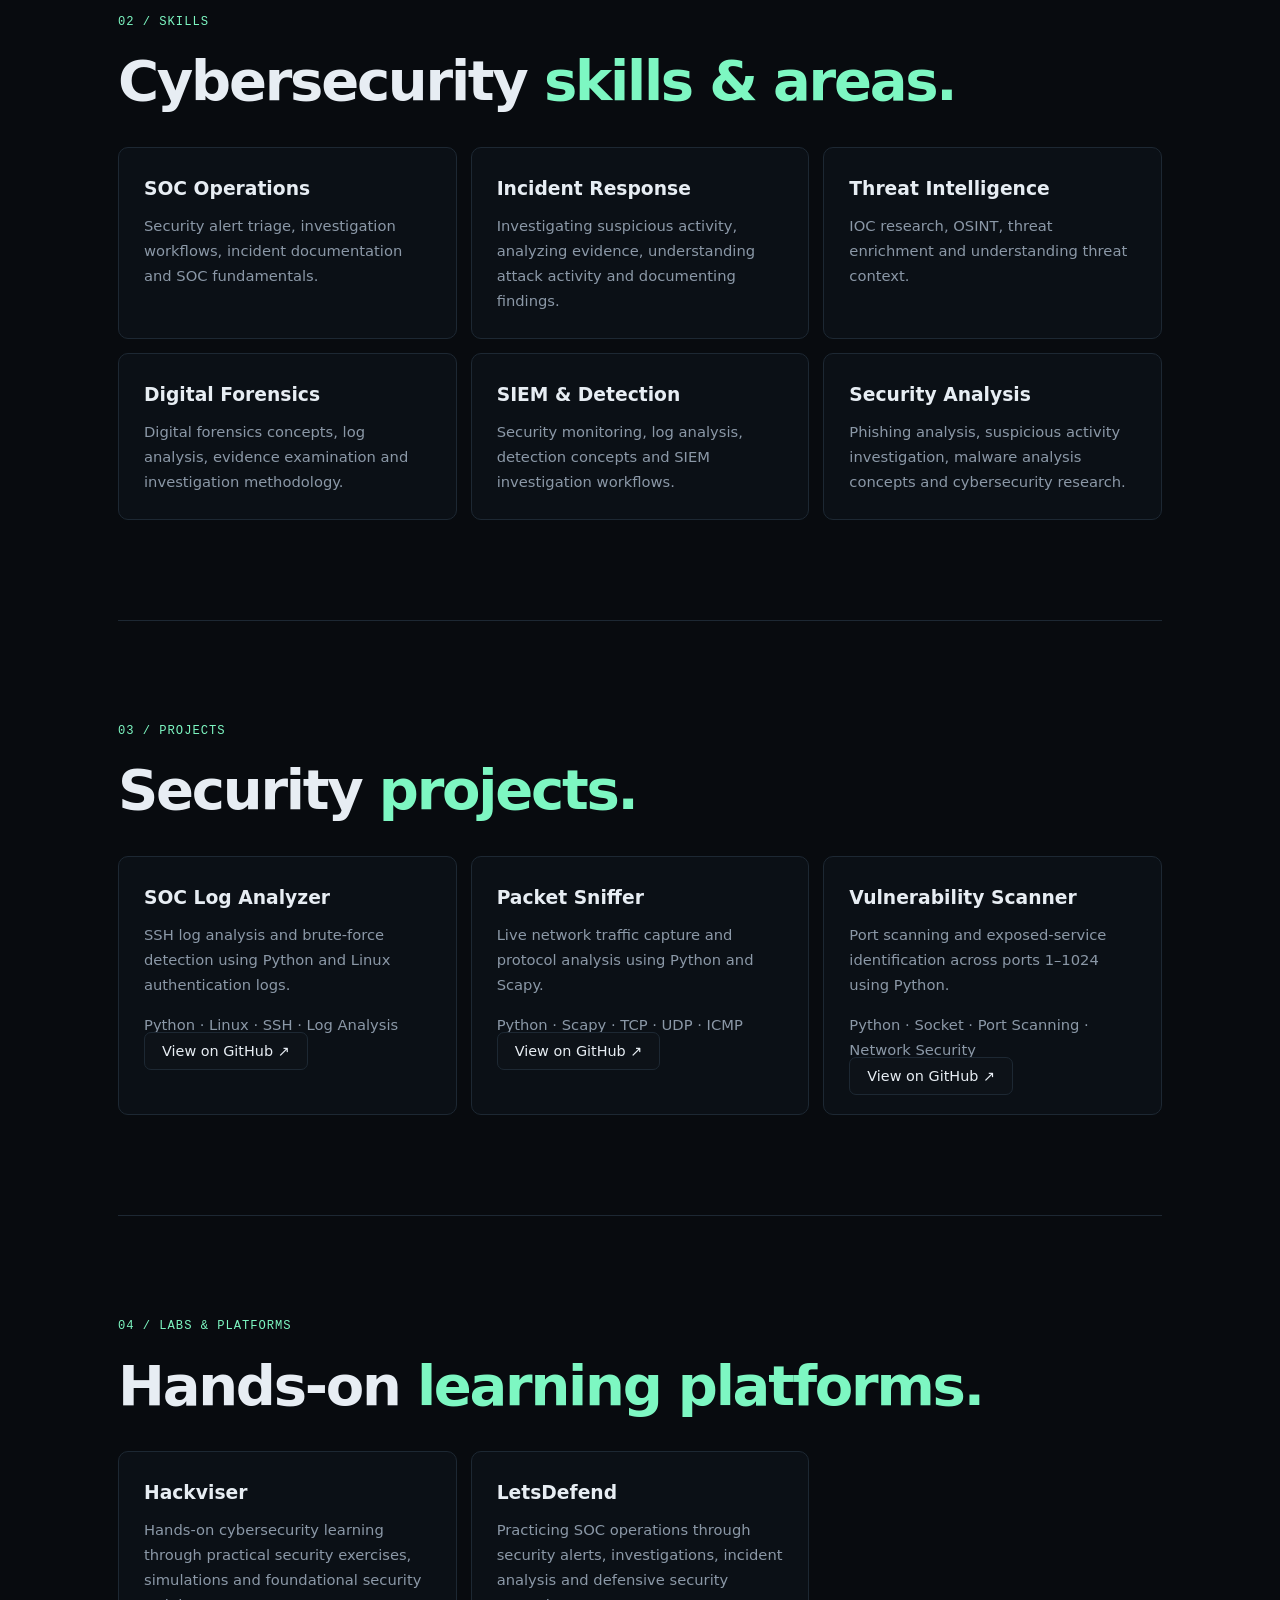
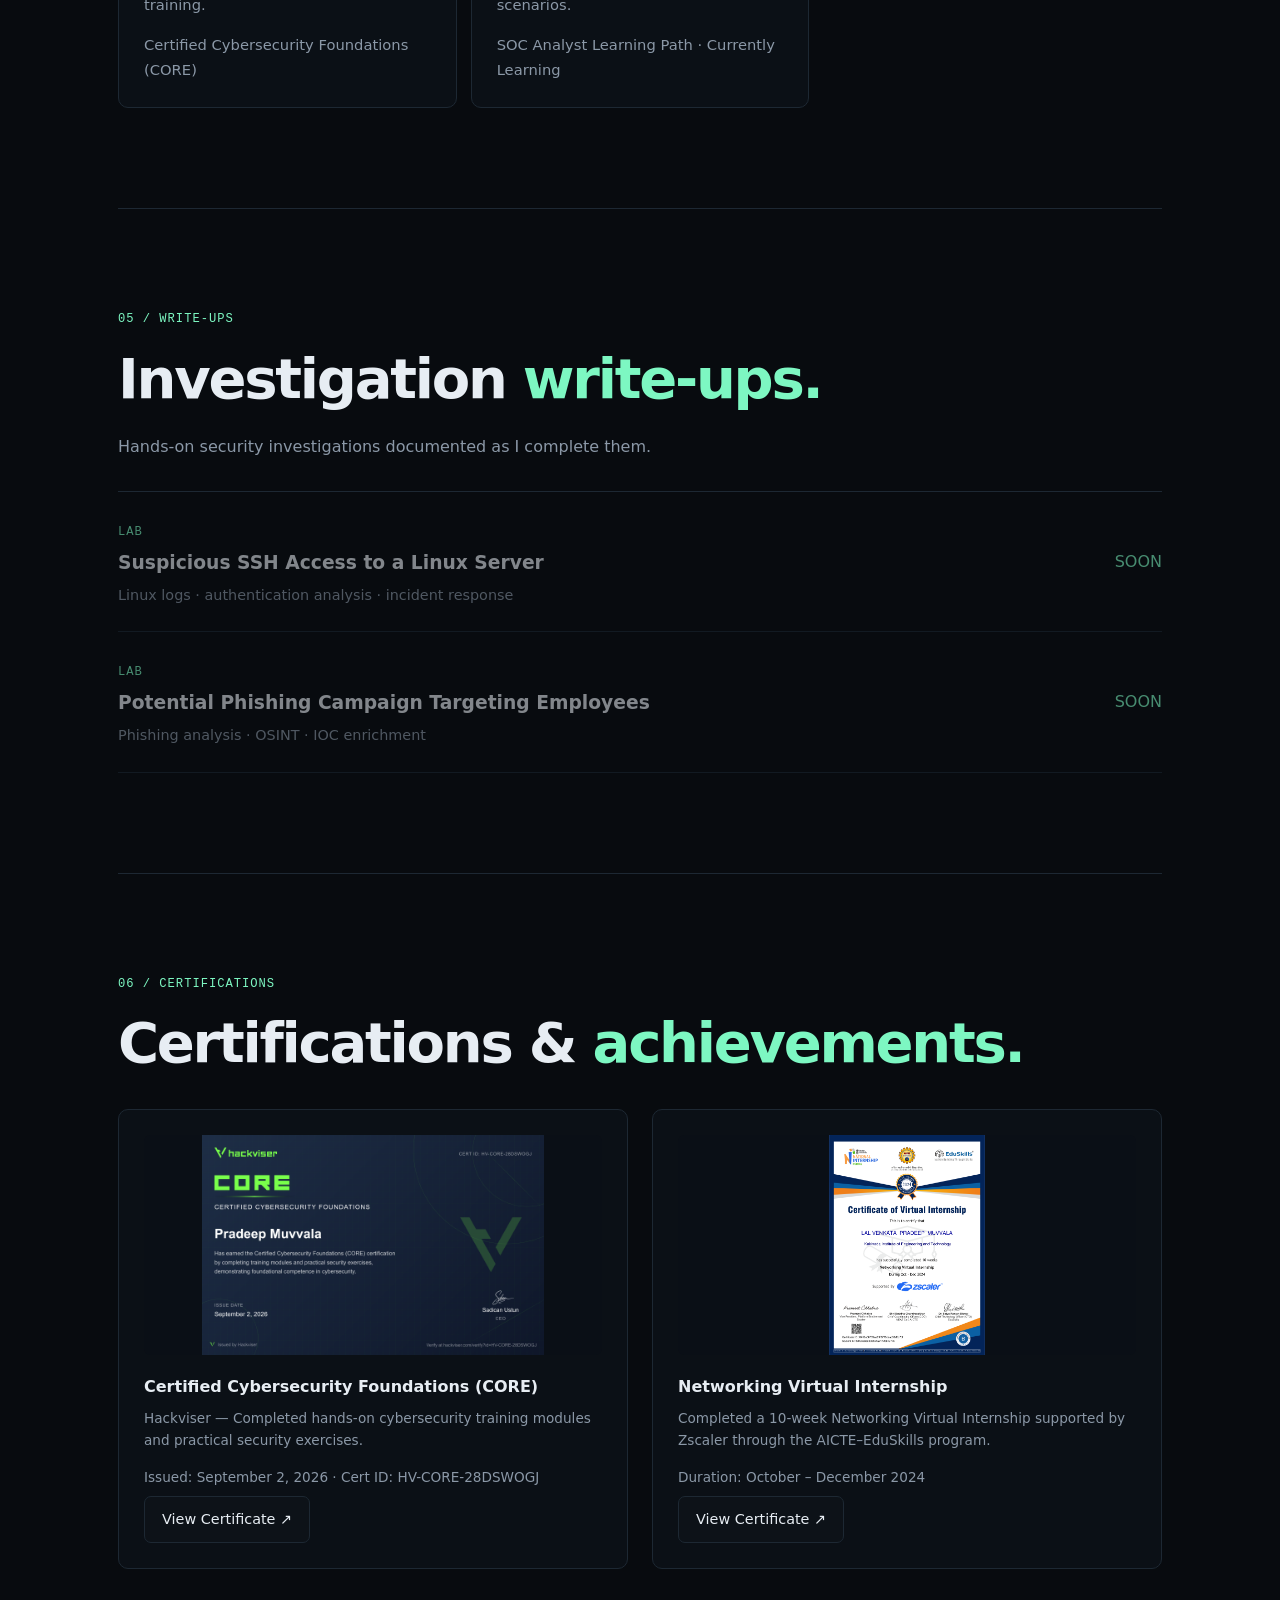
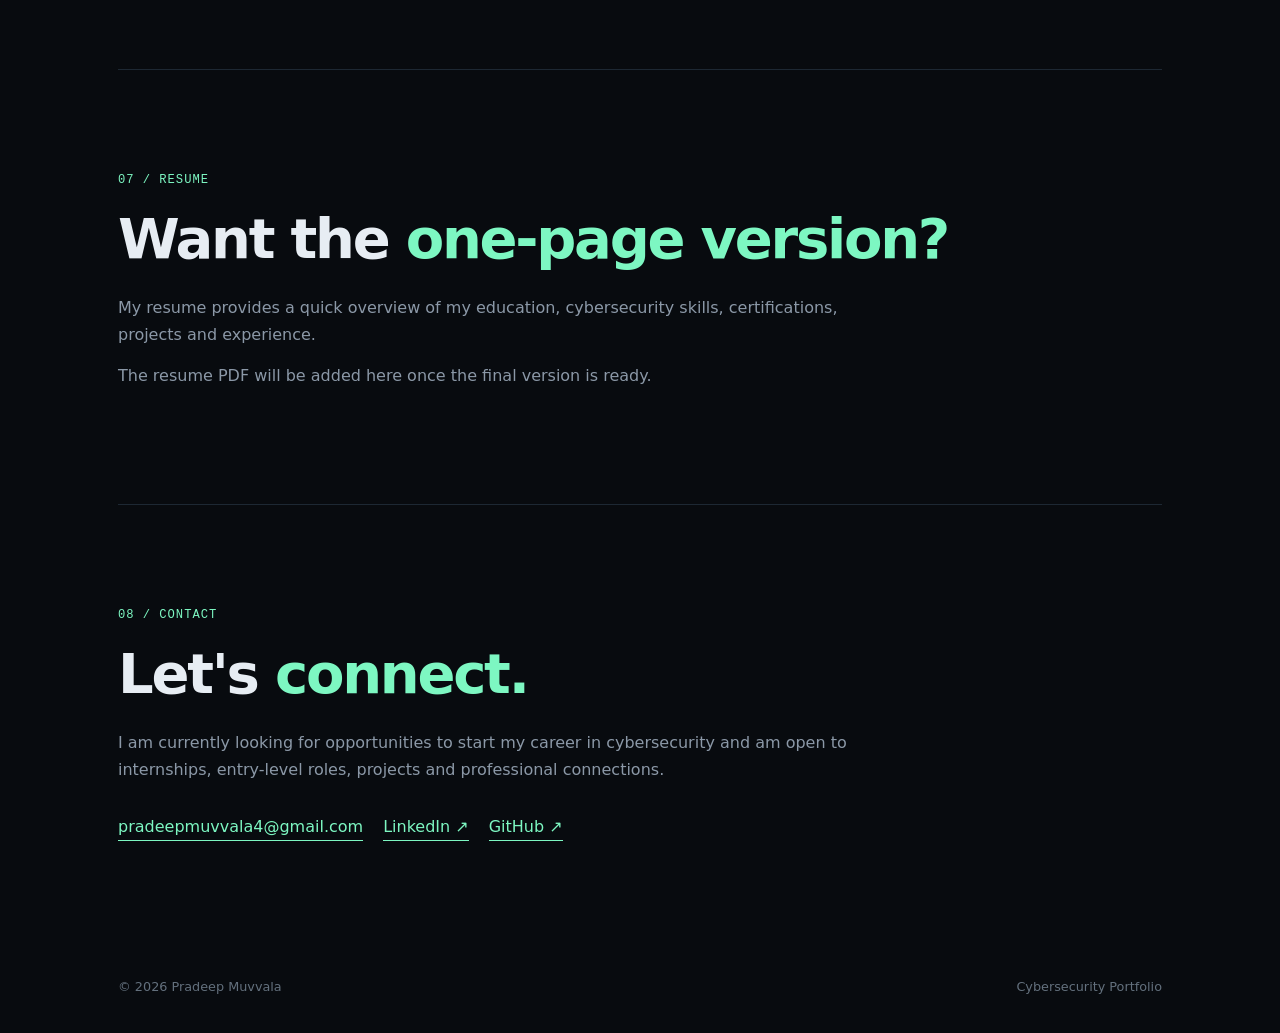
==== commit 0beb9971: "Update index.html" ====
--- a/index.html
+++ b/index.html
@@ -330,8 +330,6 @@
 
     <!-- ================= WRITE-UPS ================= -->
 
-    <!-- ================= WRITE-UPS ================= -->
-
 <section id="writeups" class="section">
 
   <div class="section-label">
@@ -339,9 +337,13 @@
   </div>
 
   <h2>
-    What I
-    <span>investigated.</span>
+    Investigation
+    <span>write-ups.</span>
   </h2>
+
+  <p class="section-intro">
+    Hands-on security investigations documented as I complete them.
+  </p>
 
   <div class="writeup-list">
 
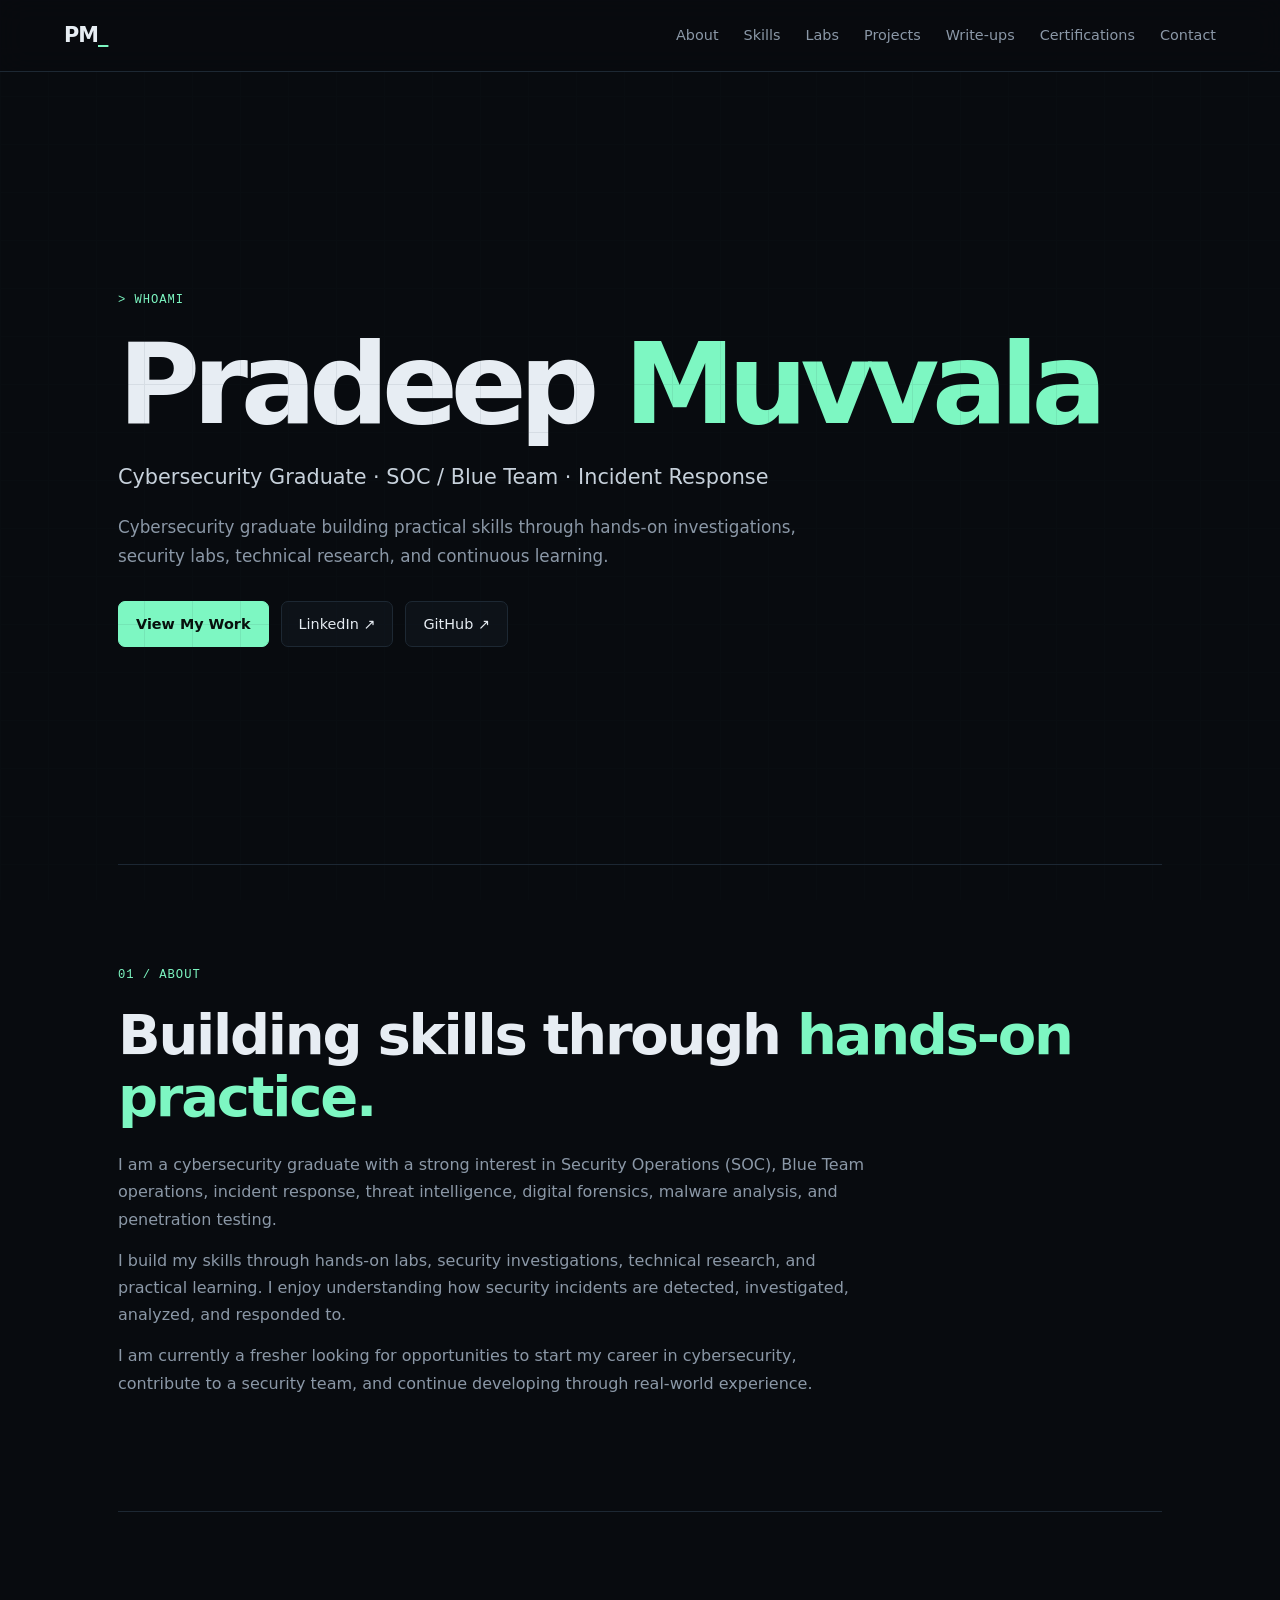
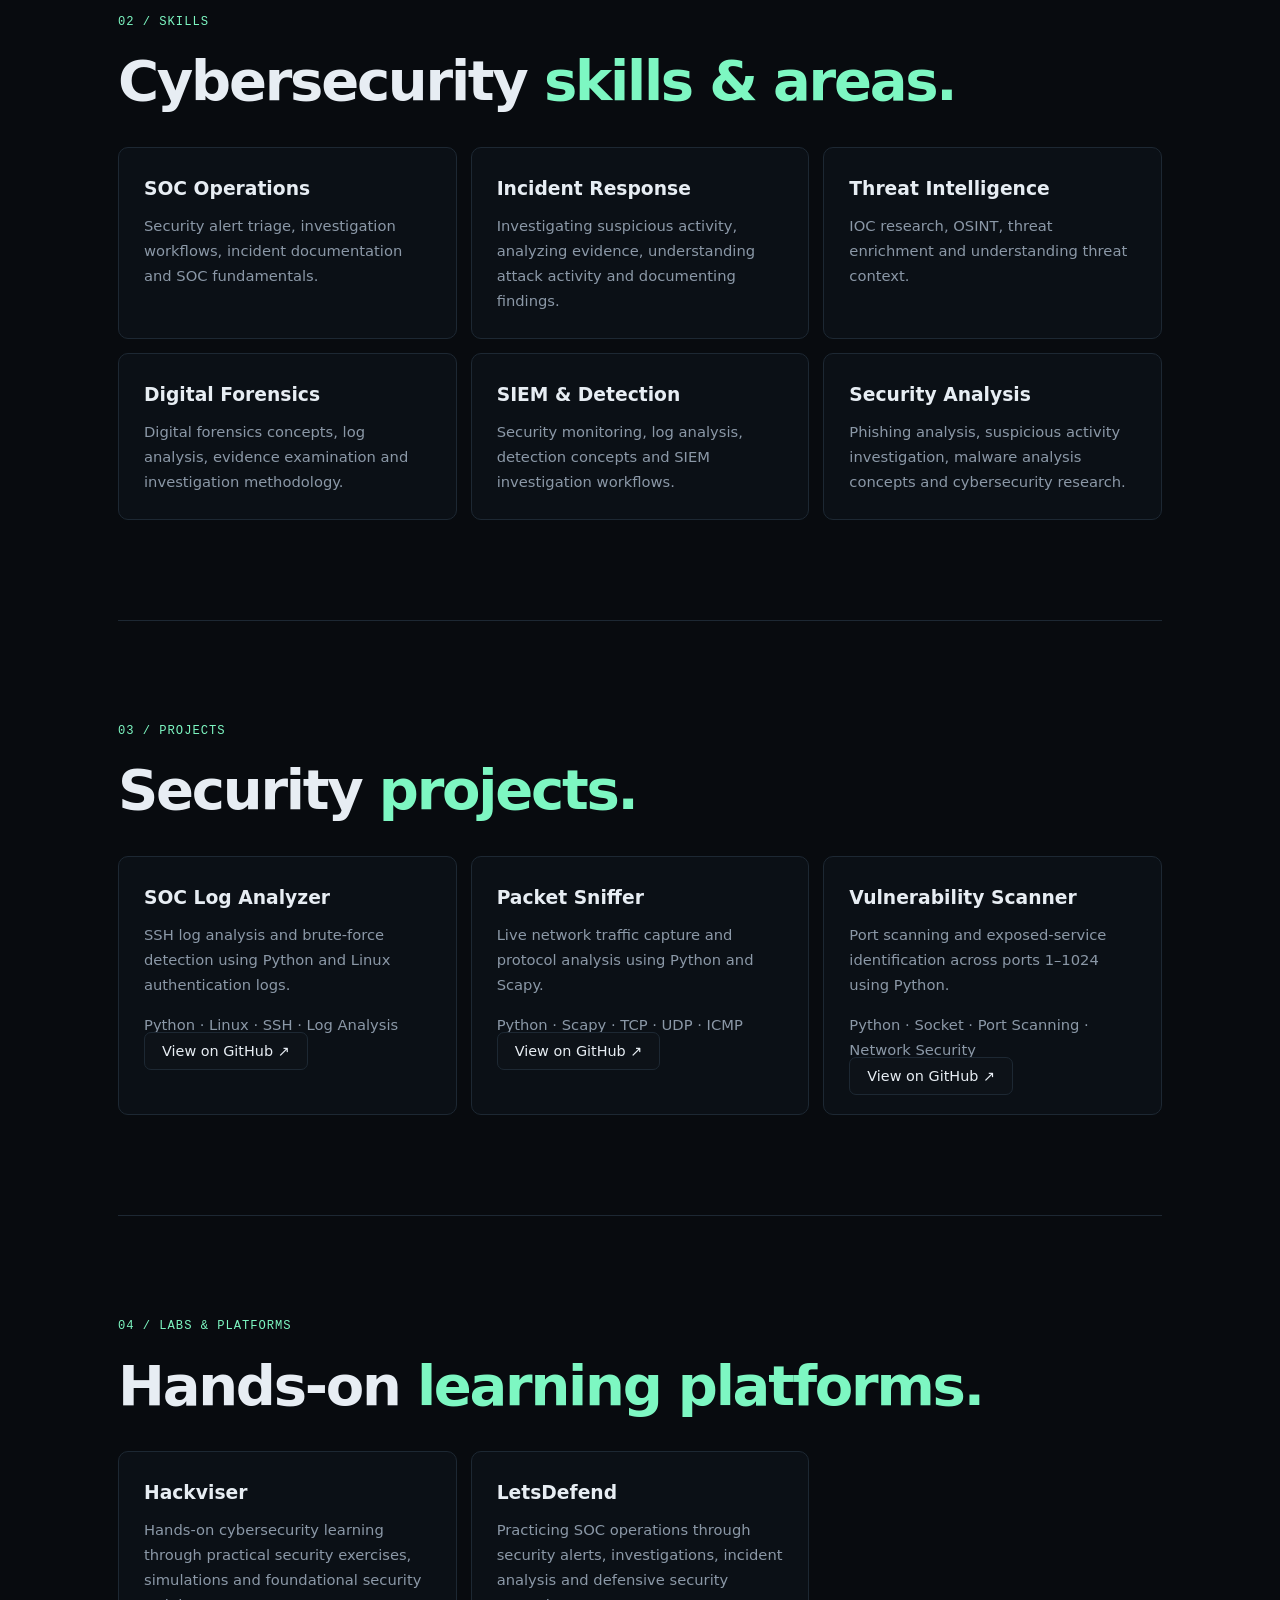
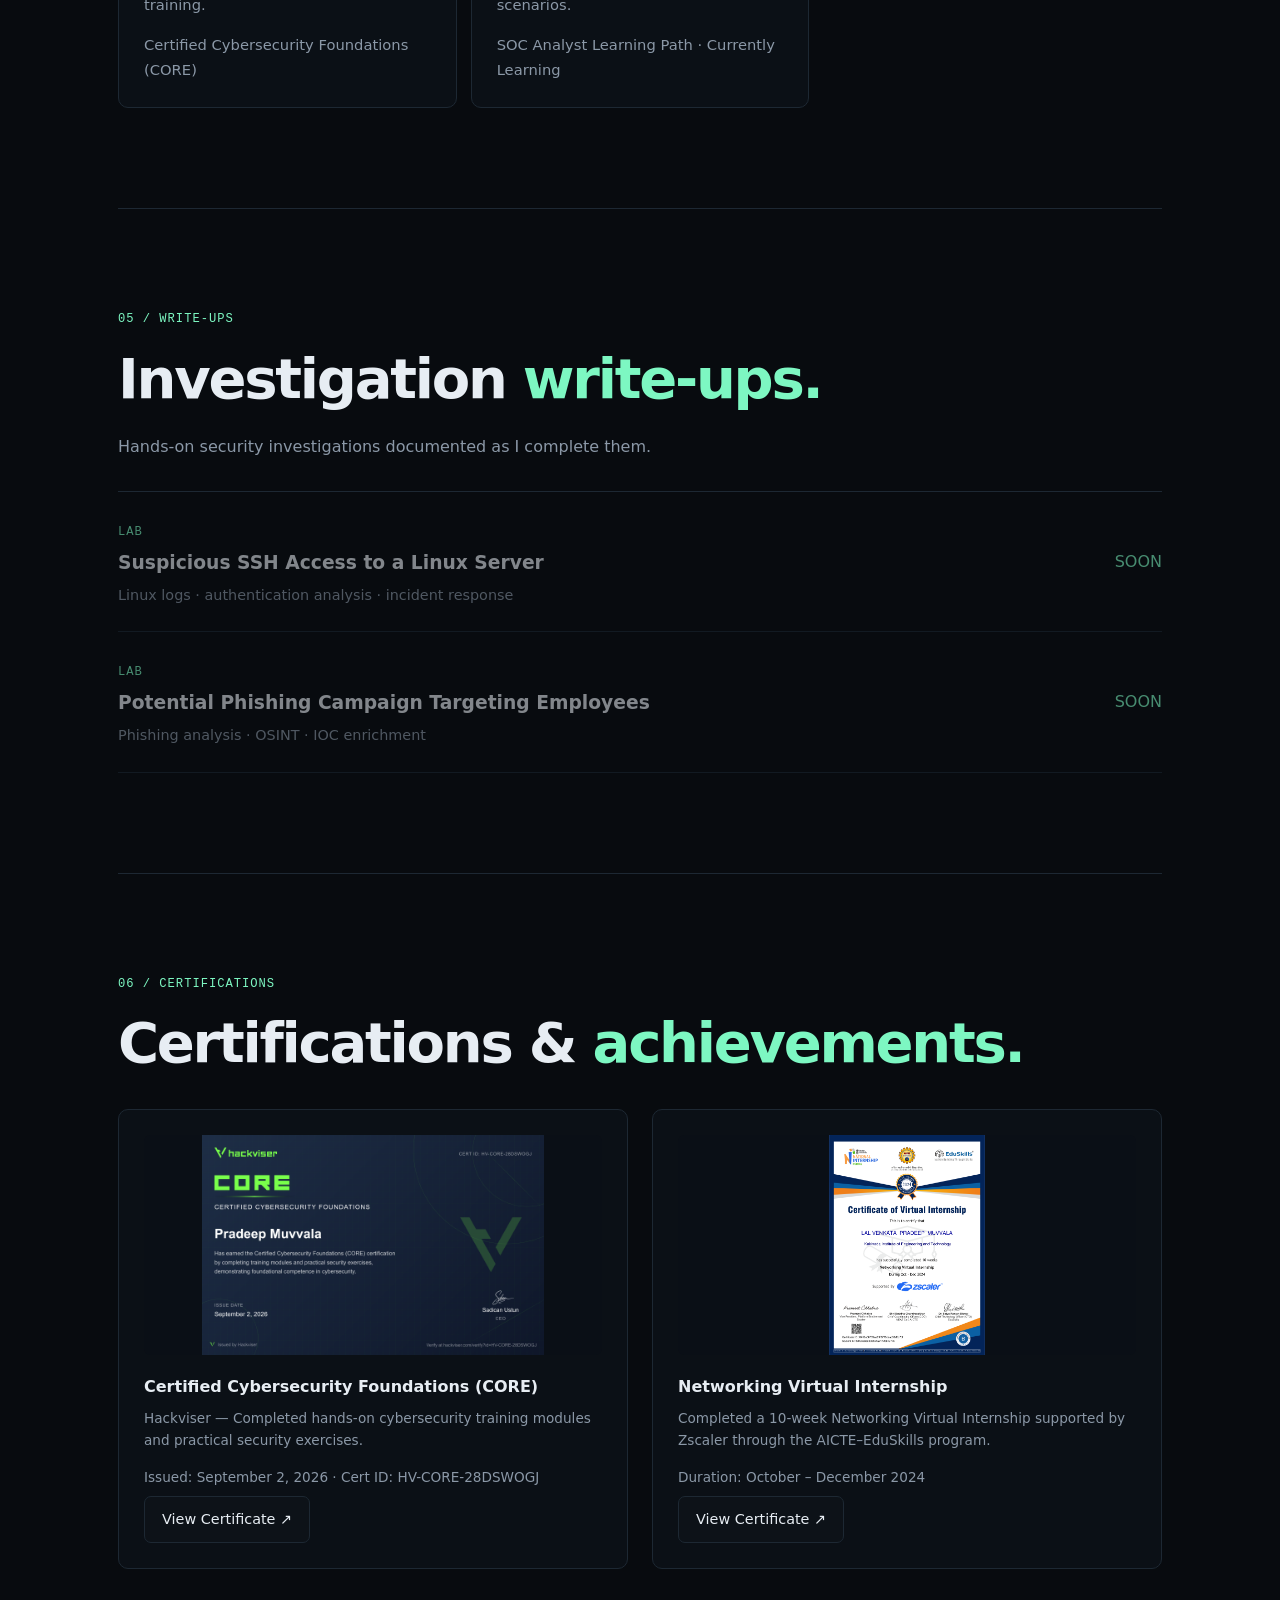
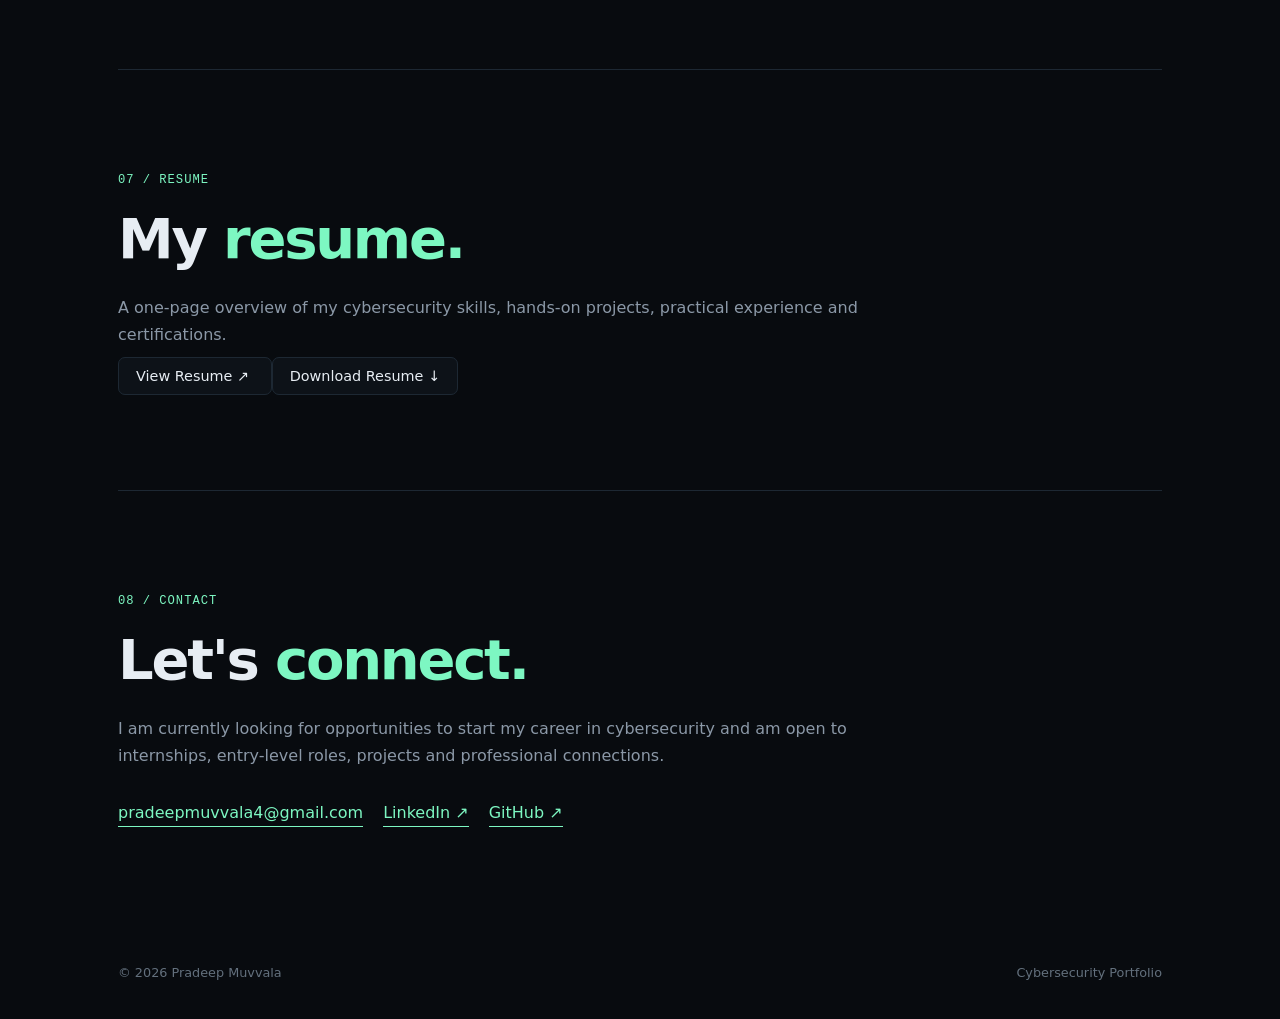
==== commit bdf43c9d: "Update index.html" ====
--- a/index.html
+++ b/index.html
@@ -479,46 +479,43 @@
 </section>
 
 
+
     <!-- ================= RESUME ================= -->
 
-    <section class="section resume">
-
-      <div class="section-label">
-        07 / RESUME
-      </div>
-
-      <h2>
-        Want the
-        <span>one-page version?</span>
-      </h2>
-
-      <p>
-        My resume provides a quick overview of my education, cybersecurity
-        skills, certifications, projects and experience.
-      </p>
-
-      <p>
-        The resume PDF will be added here once the final version is ready.
-      </p>
-
-      <!--
-      When your resume is uploaded to:
-
-      assets/Pradeep-Muvvala-Resume.pdf
-
-      remove the comment around the button below.
-      -->
-
-      <!--
-      <a
-        class="btn primary"
-        href="assets/Pradeep-Muvvala-Resume.pdf"
-      >
-        Open Resume ↗
-      </a>
-      -->
-
-    </section>
+<section id="resume" class="section">
+
+  <div class="section-label">
+    07 / RESUME
+  </div>
+
+  <h2>
+    My
+    <span>resume.</span>
+  </h2>
+
+  <p class="section-intro">
+    A one-page overview of my cybersecurity skills, hands-on projects,
+    practical experience and certifications.
+  </p>
+
+  <div class="resume-actions">
+
+    <a class="btn"
+       href="assets/pradeep_resume.pdf"
+       target="_blank"
+       rel="noopener noreferrer">
+      View Resume ↗
+    </a>
+
+    <a class="btn secondary"
+       href="assets/pradeep_resume.pdf"
+       download>
+      Download Resume ↓
+    </a>
+
+  </div>
+
+</section>
 
 
     <!-- ================= CONTACT ================= -->
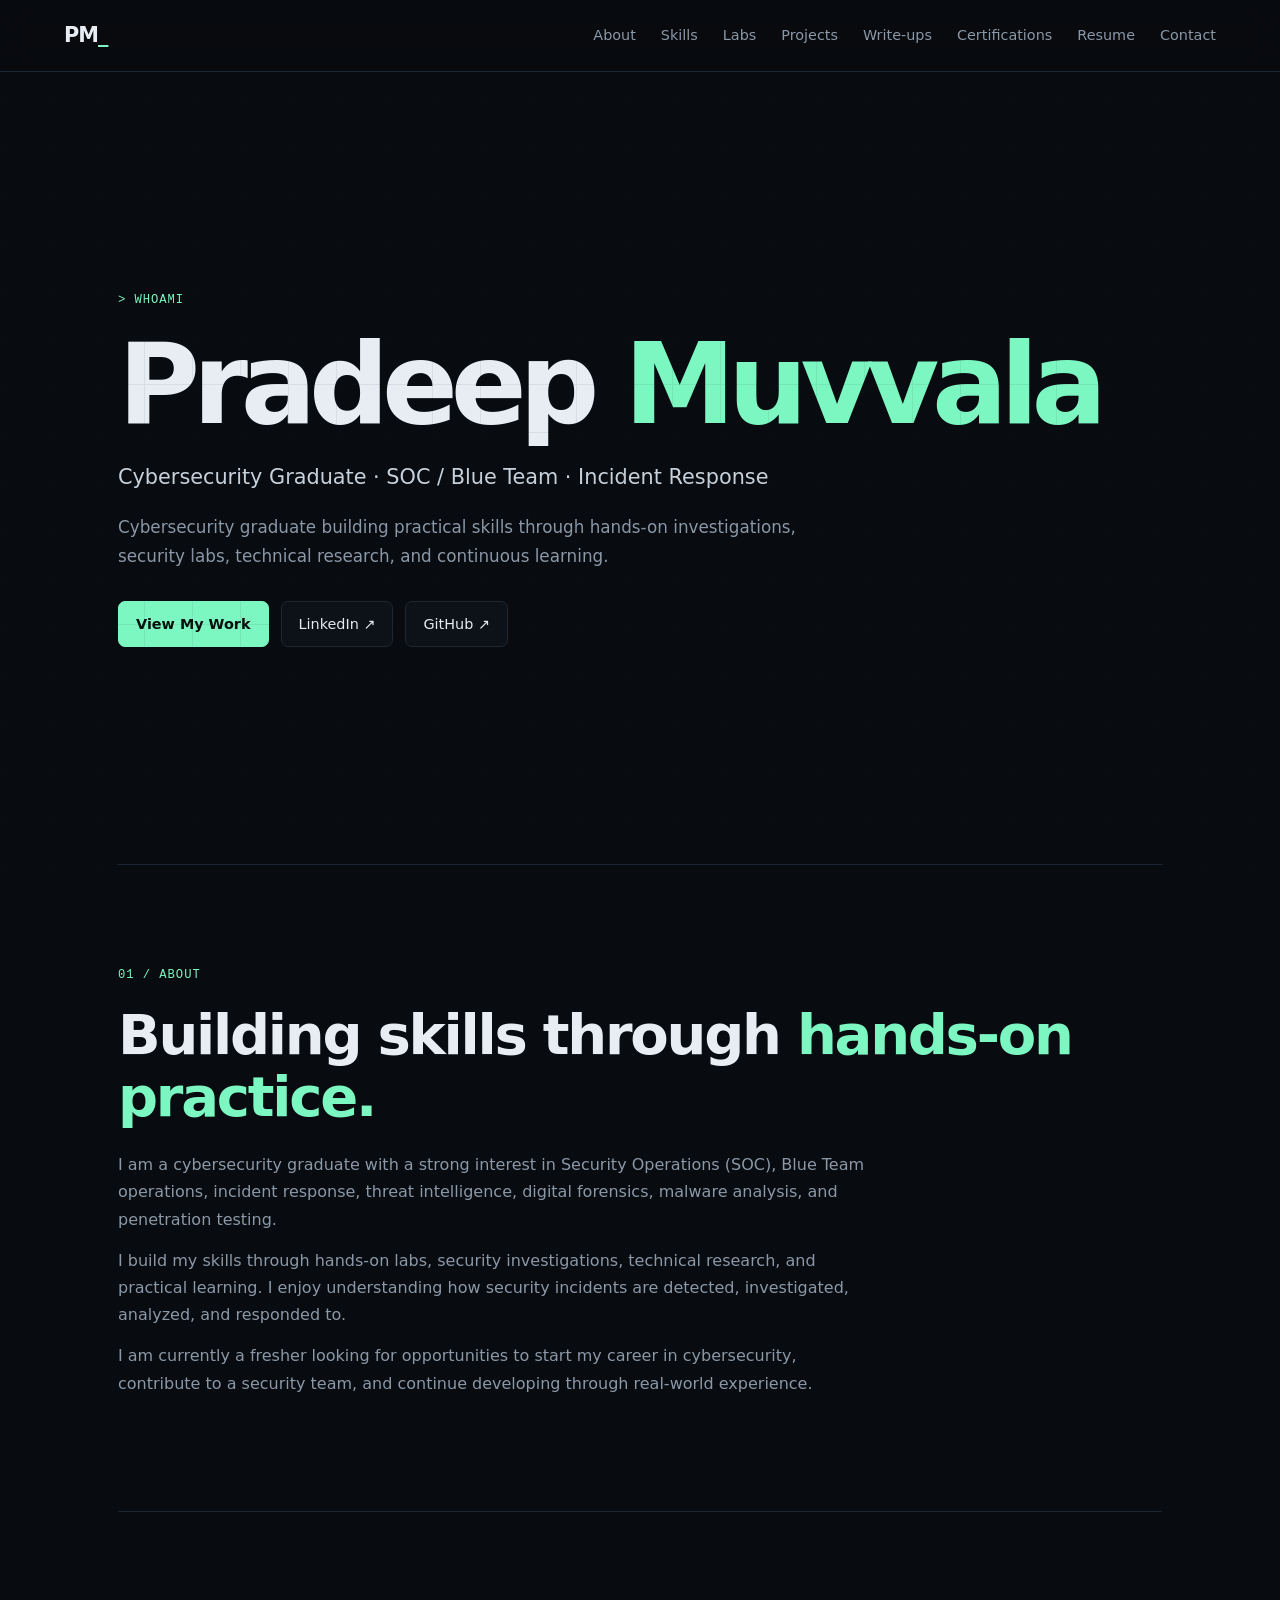
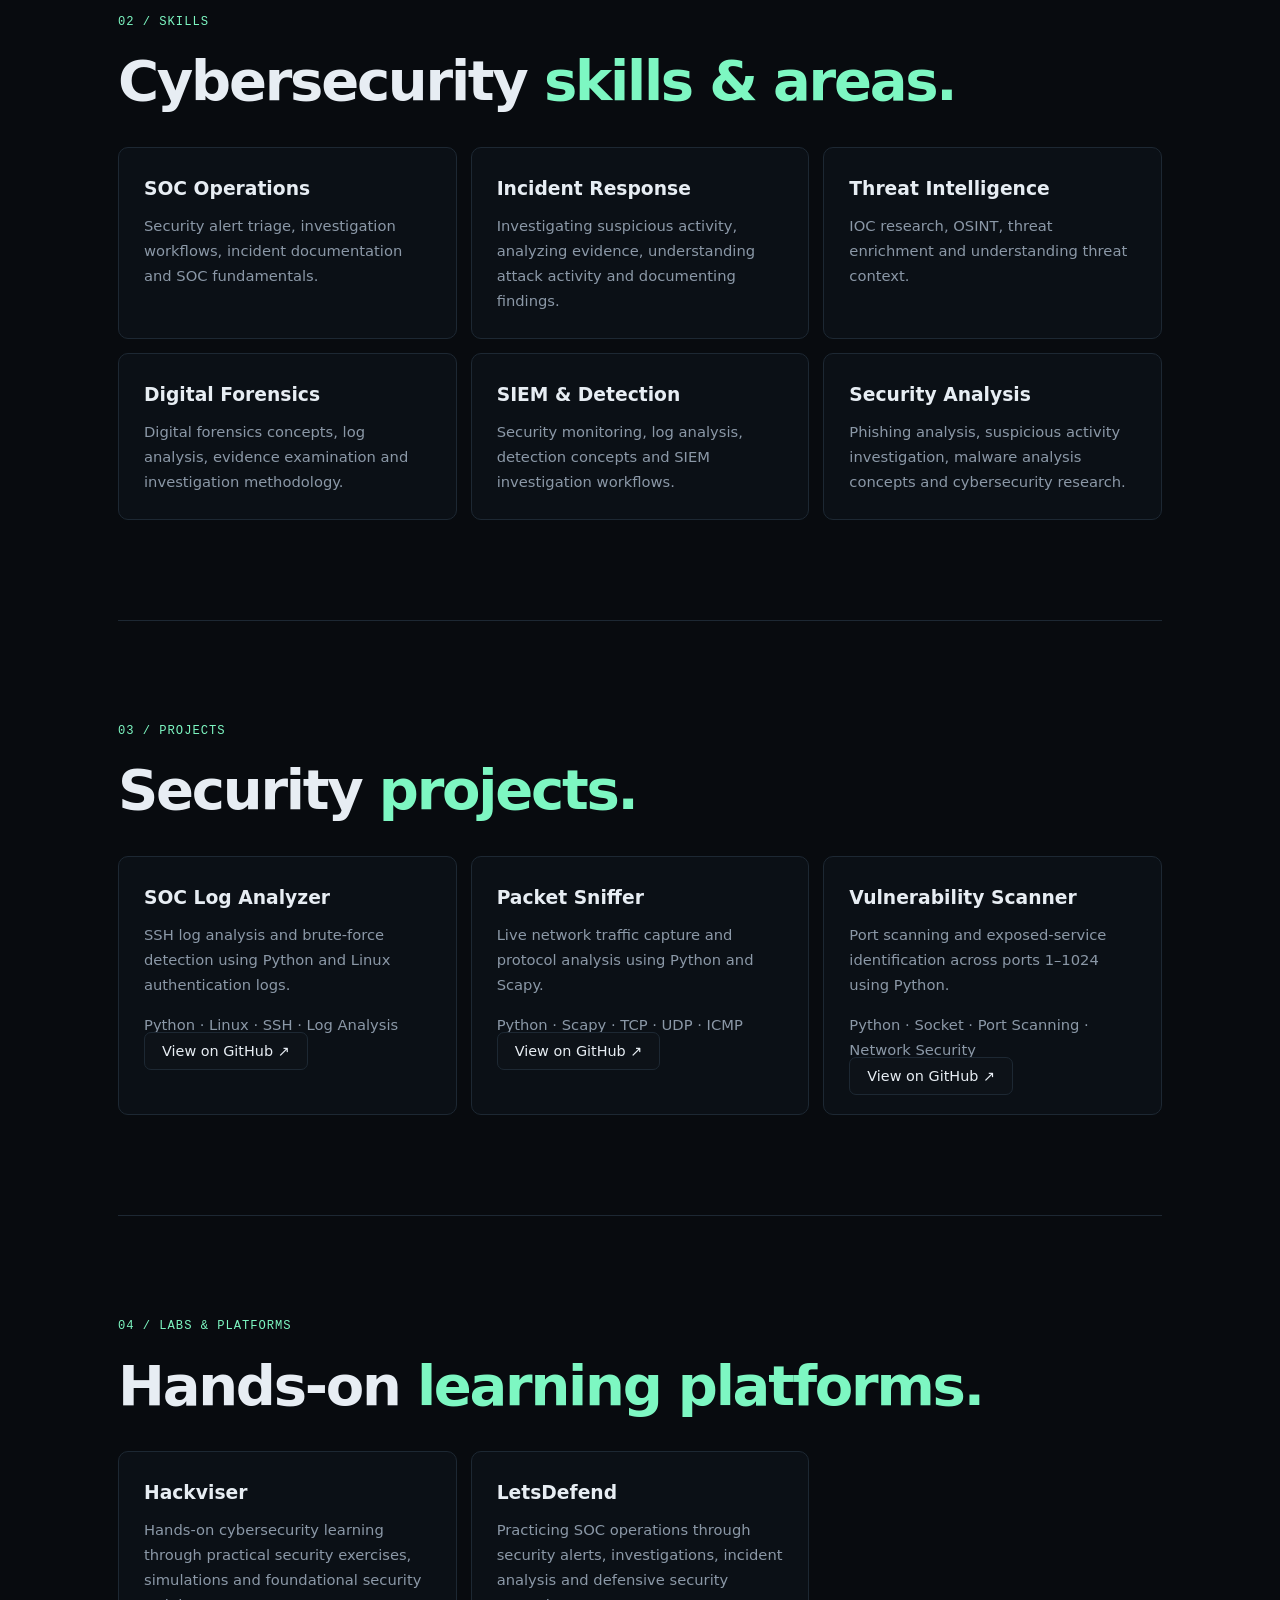
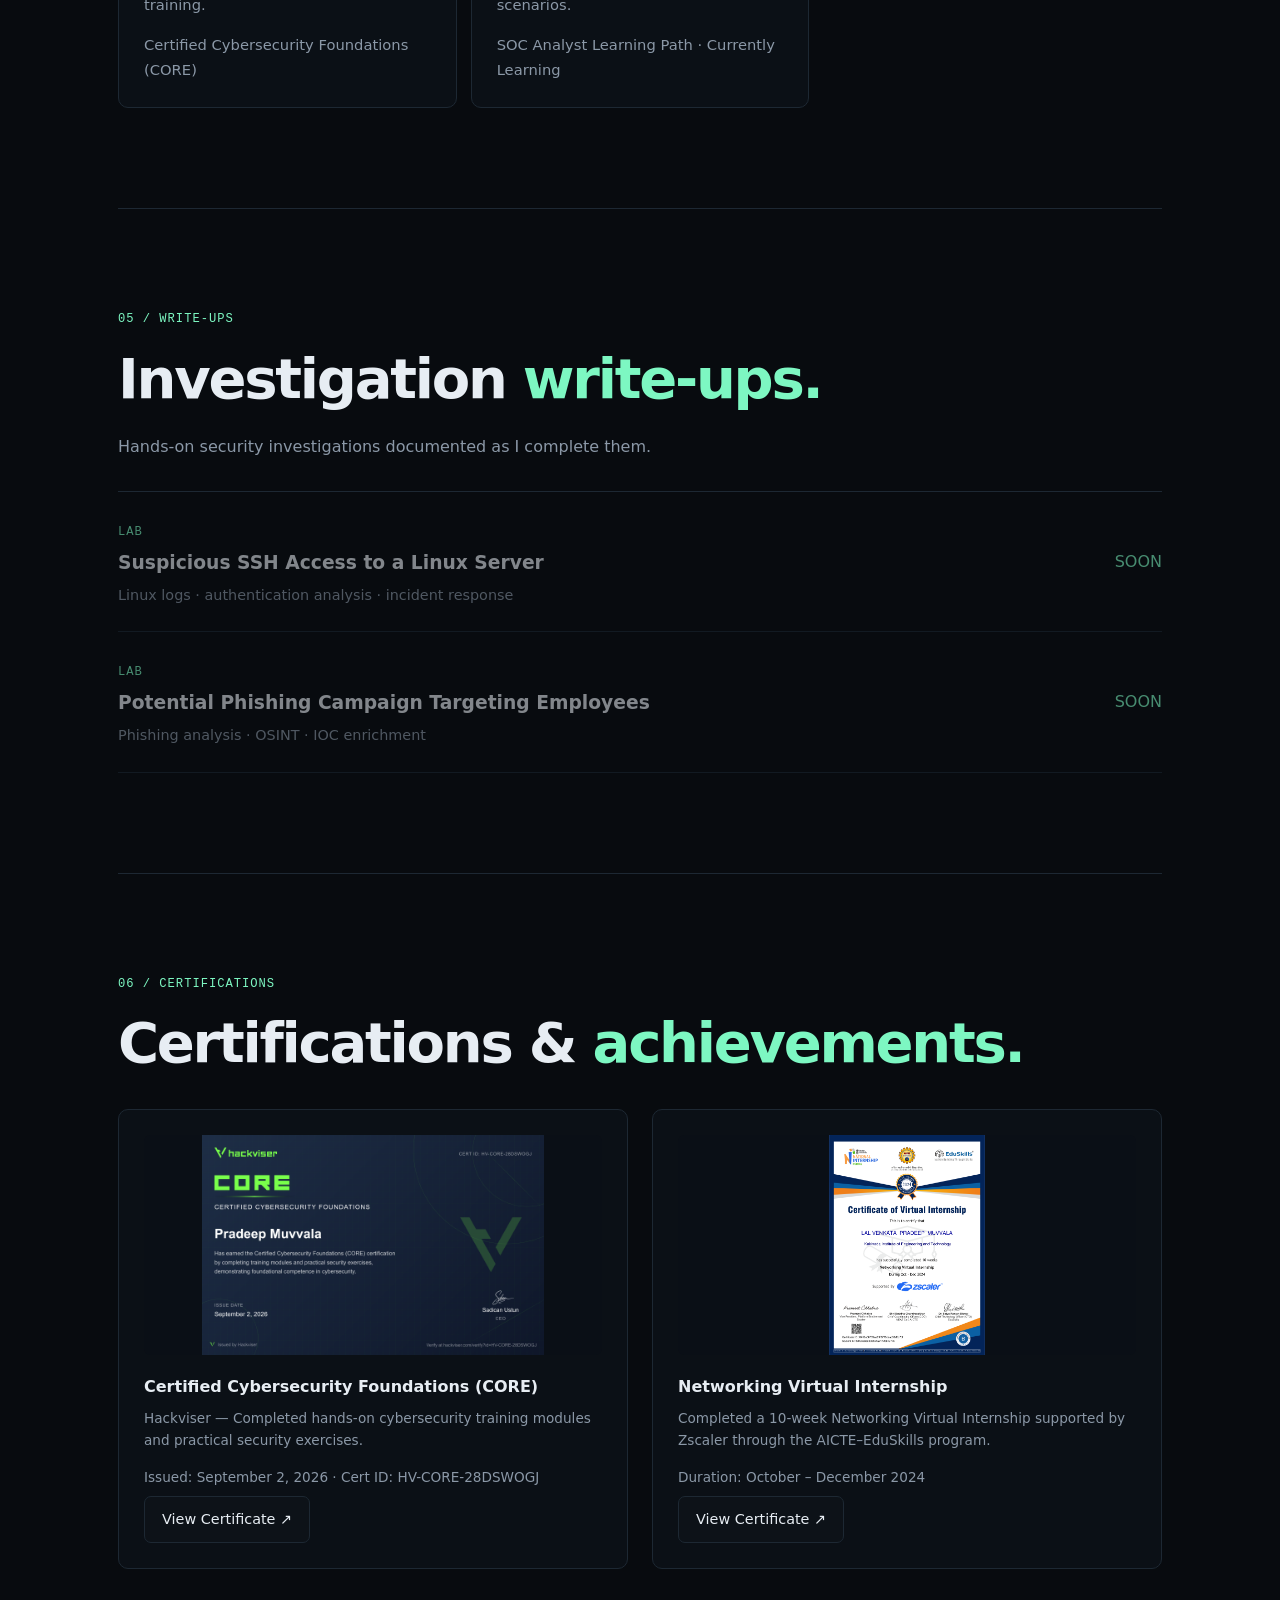
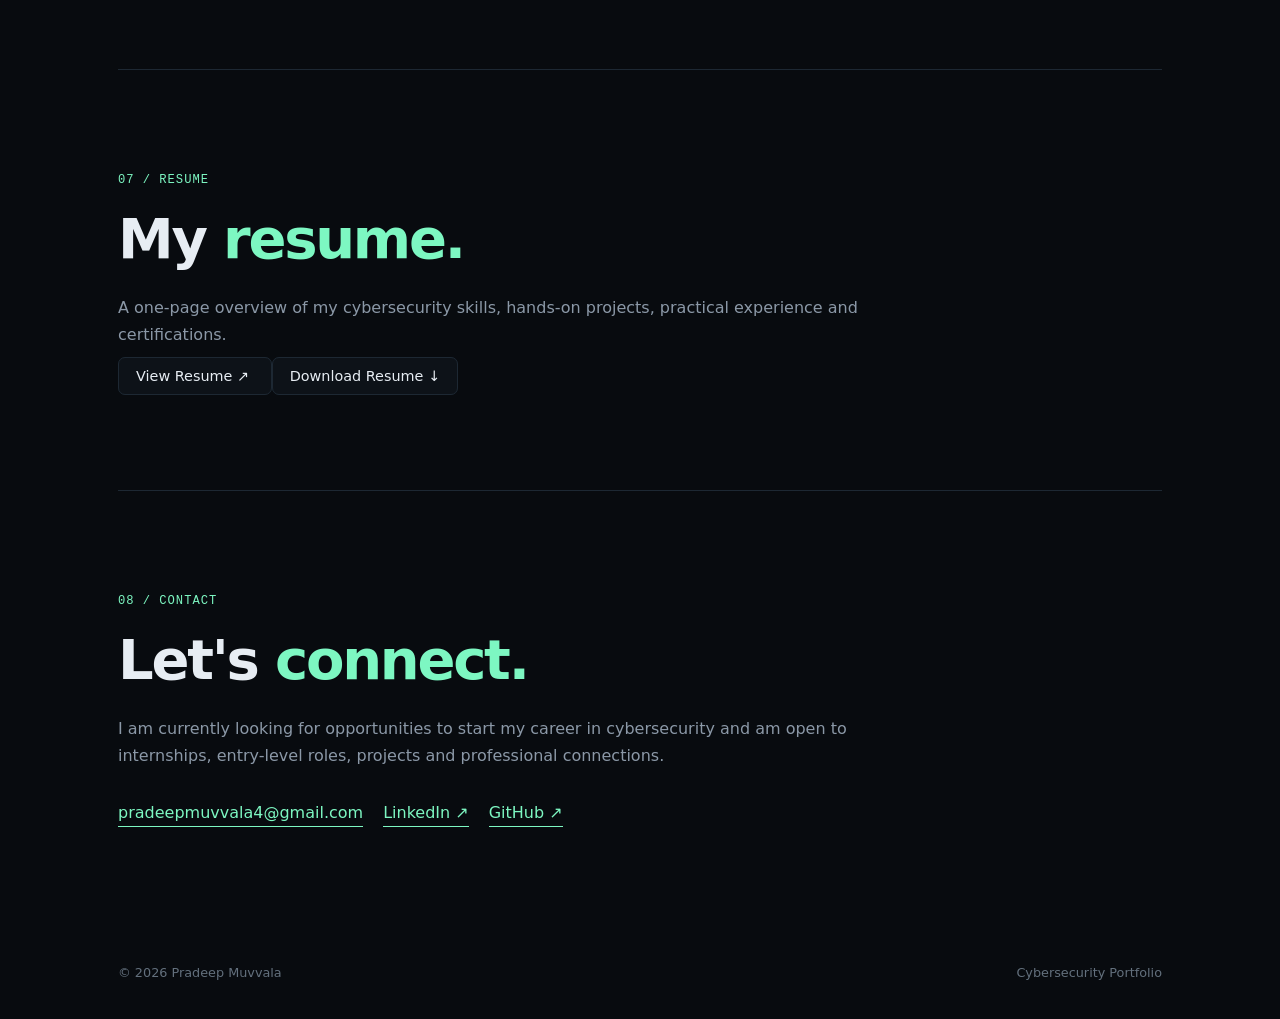
==== commit 38d1eedb: "Update index.html" ====
--- a/index.html
+++ b/index.html
@@ -27,10 +27,11 @@
     <nav>
       <a href="#about">About</a>
       <a href="#skills">Skills</a>
-      <a href="#labs">Labs</a>
-      <a href="#projects">Projects</a>
+      <a href="#projects">Labs</a>
+      <a href="#labs">Projects</a>
       <a href="#writeups">Write-ups</a>
       <a href="#certifications">Certifications</a>
+      <a href="#resume">Resume</a>
       <a href="#contact">Contact</a>
     </nav>
 
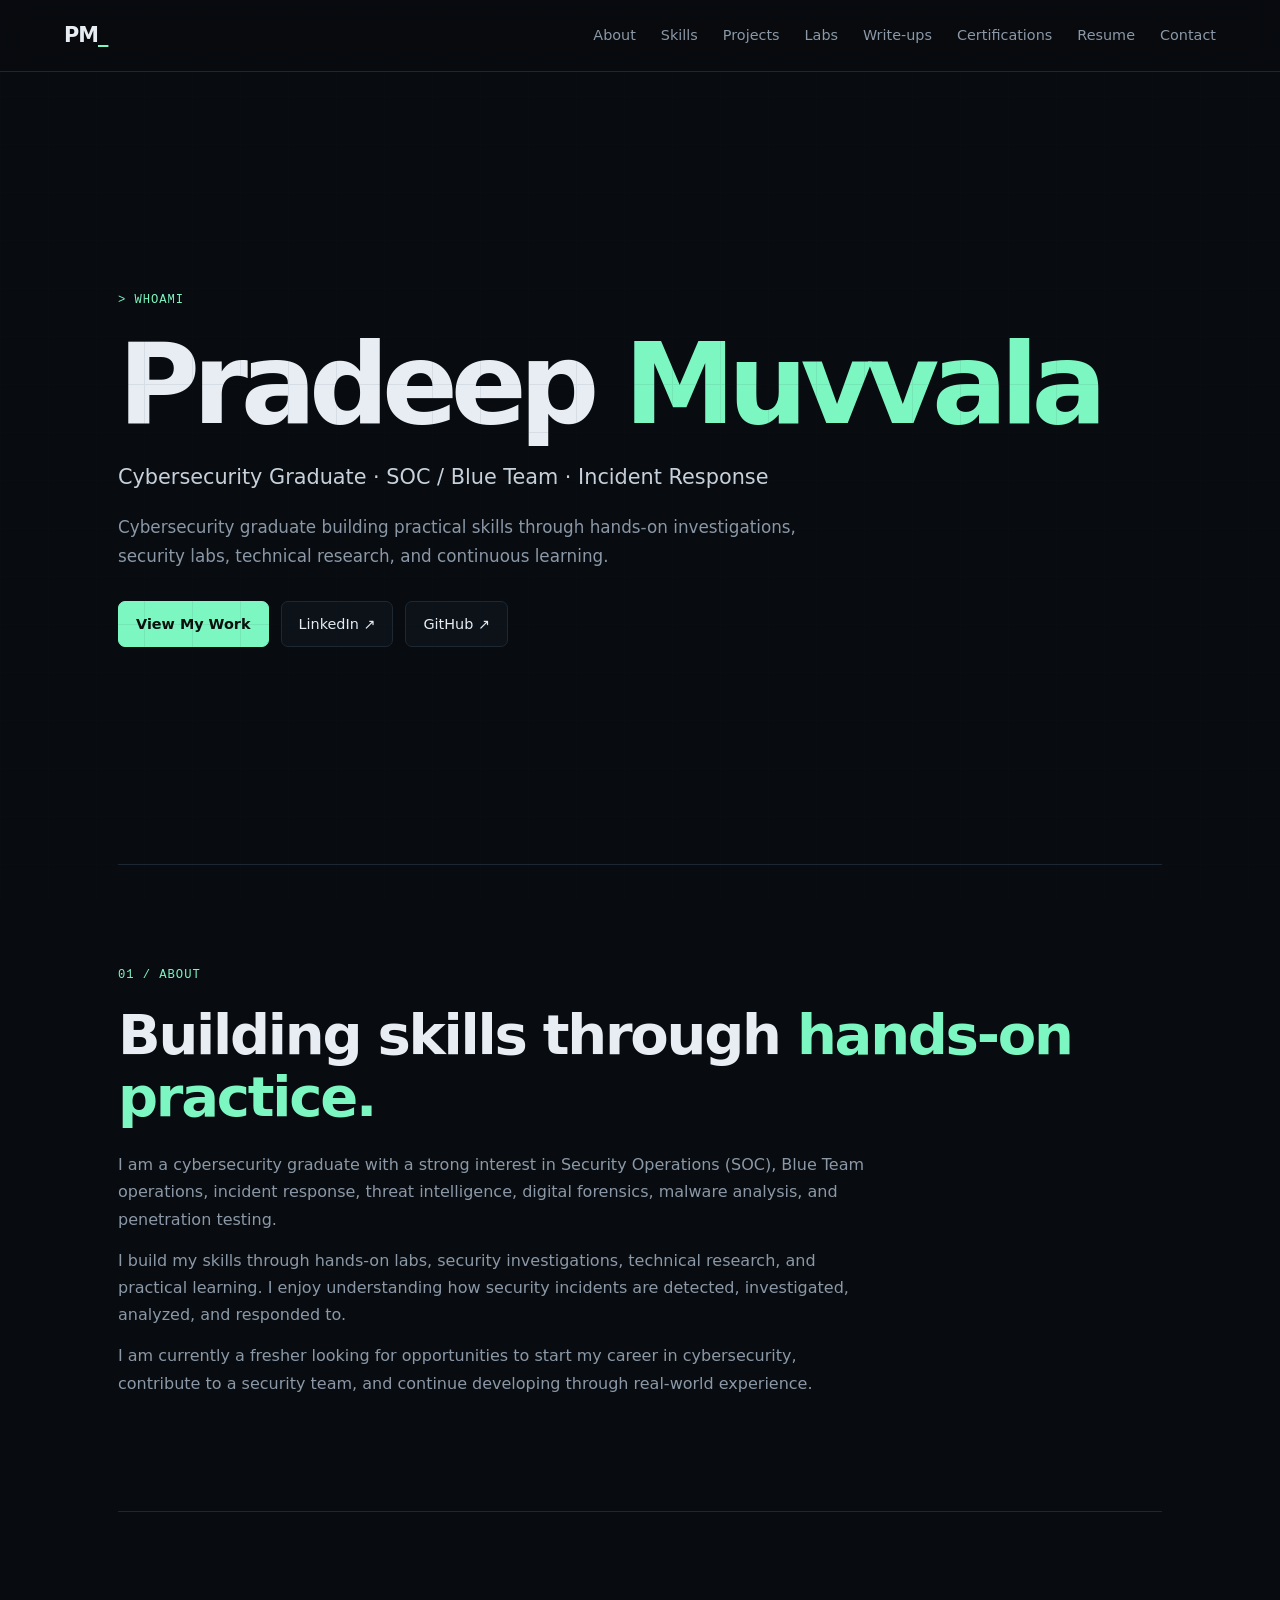
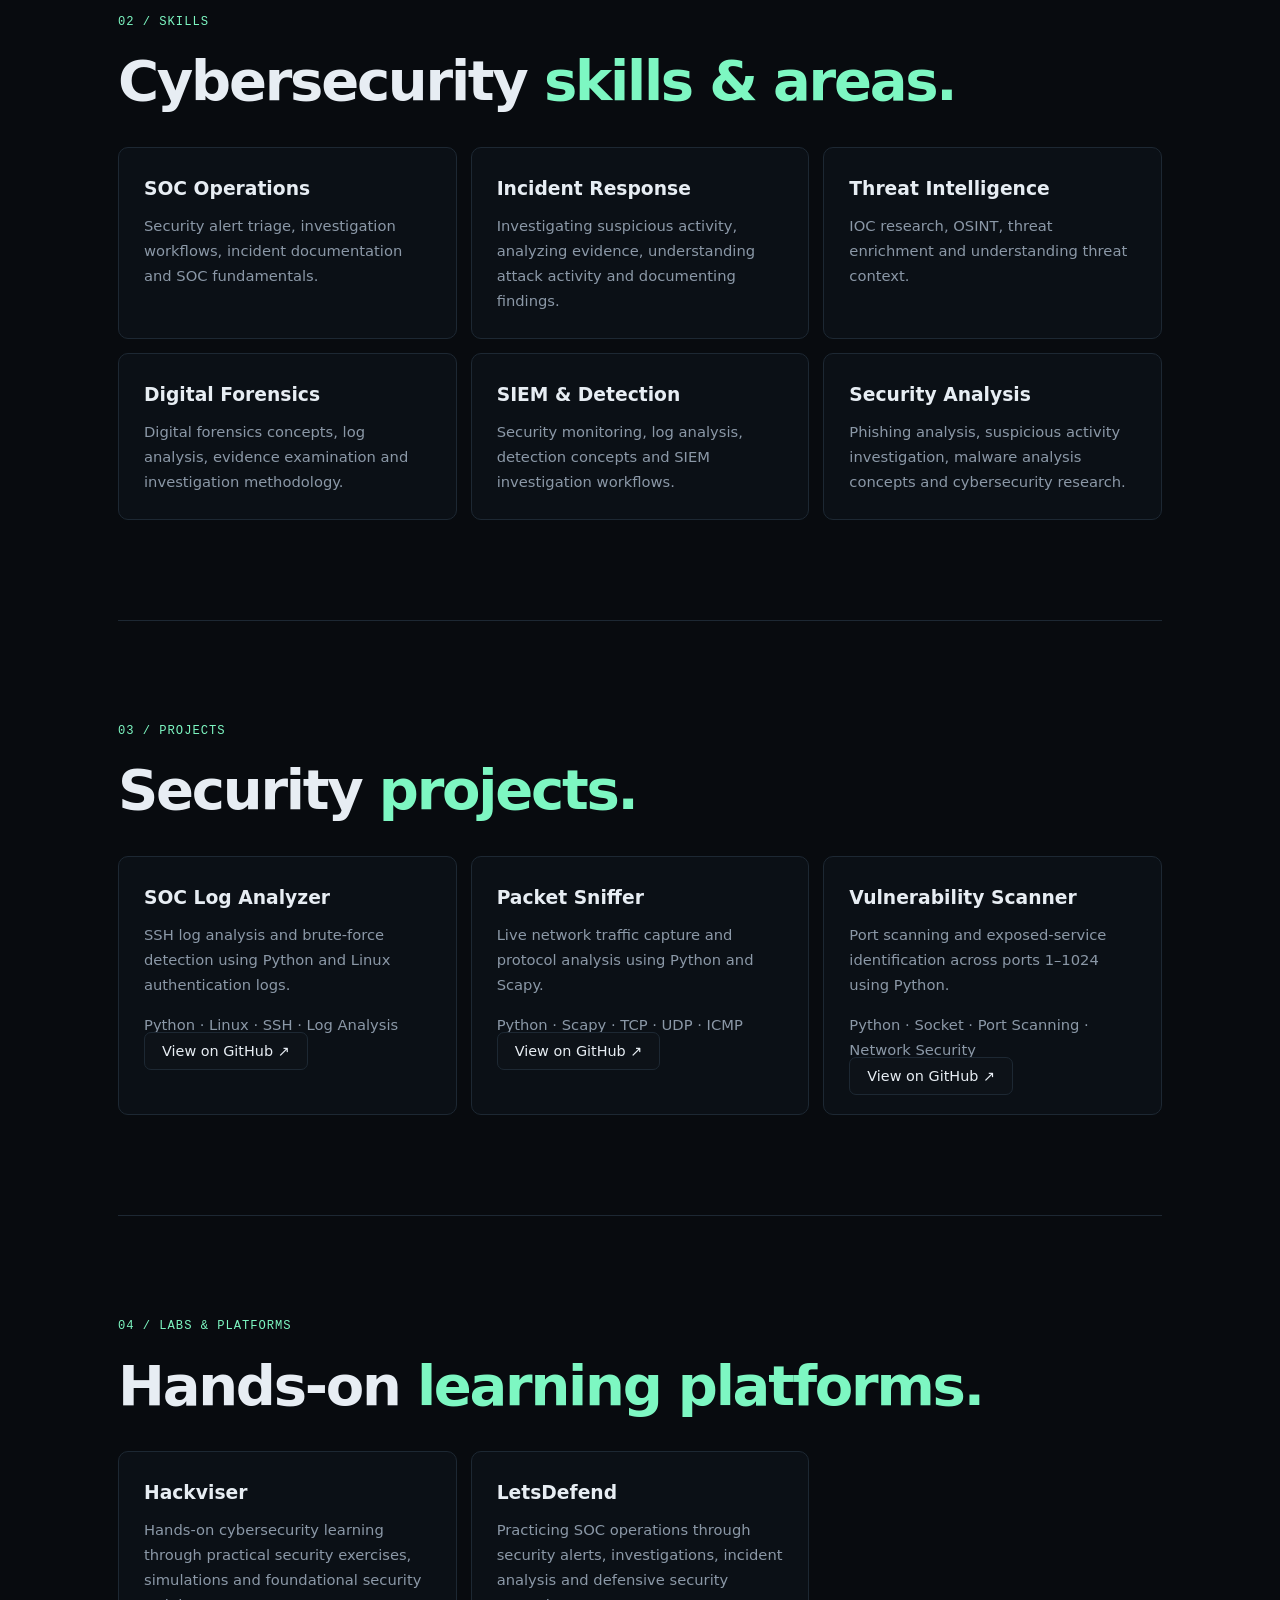
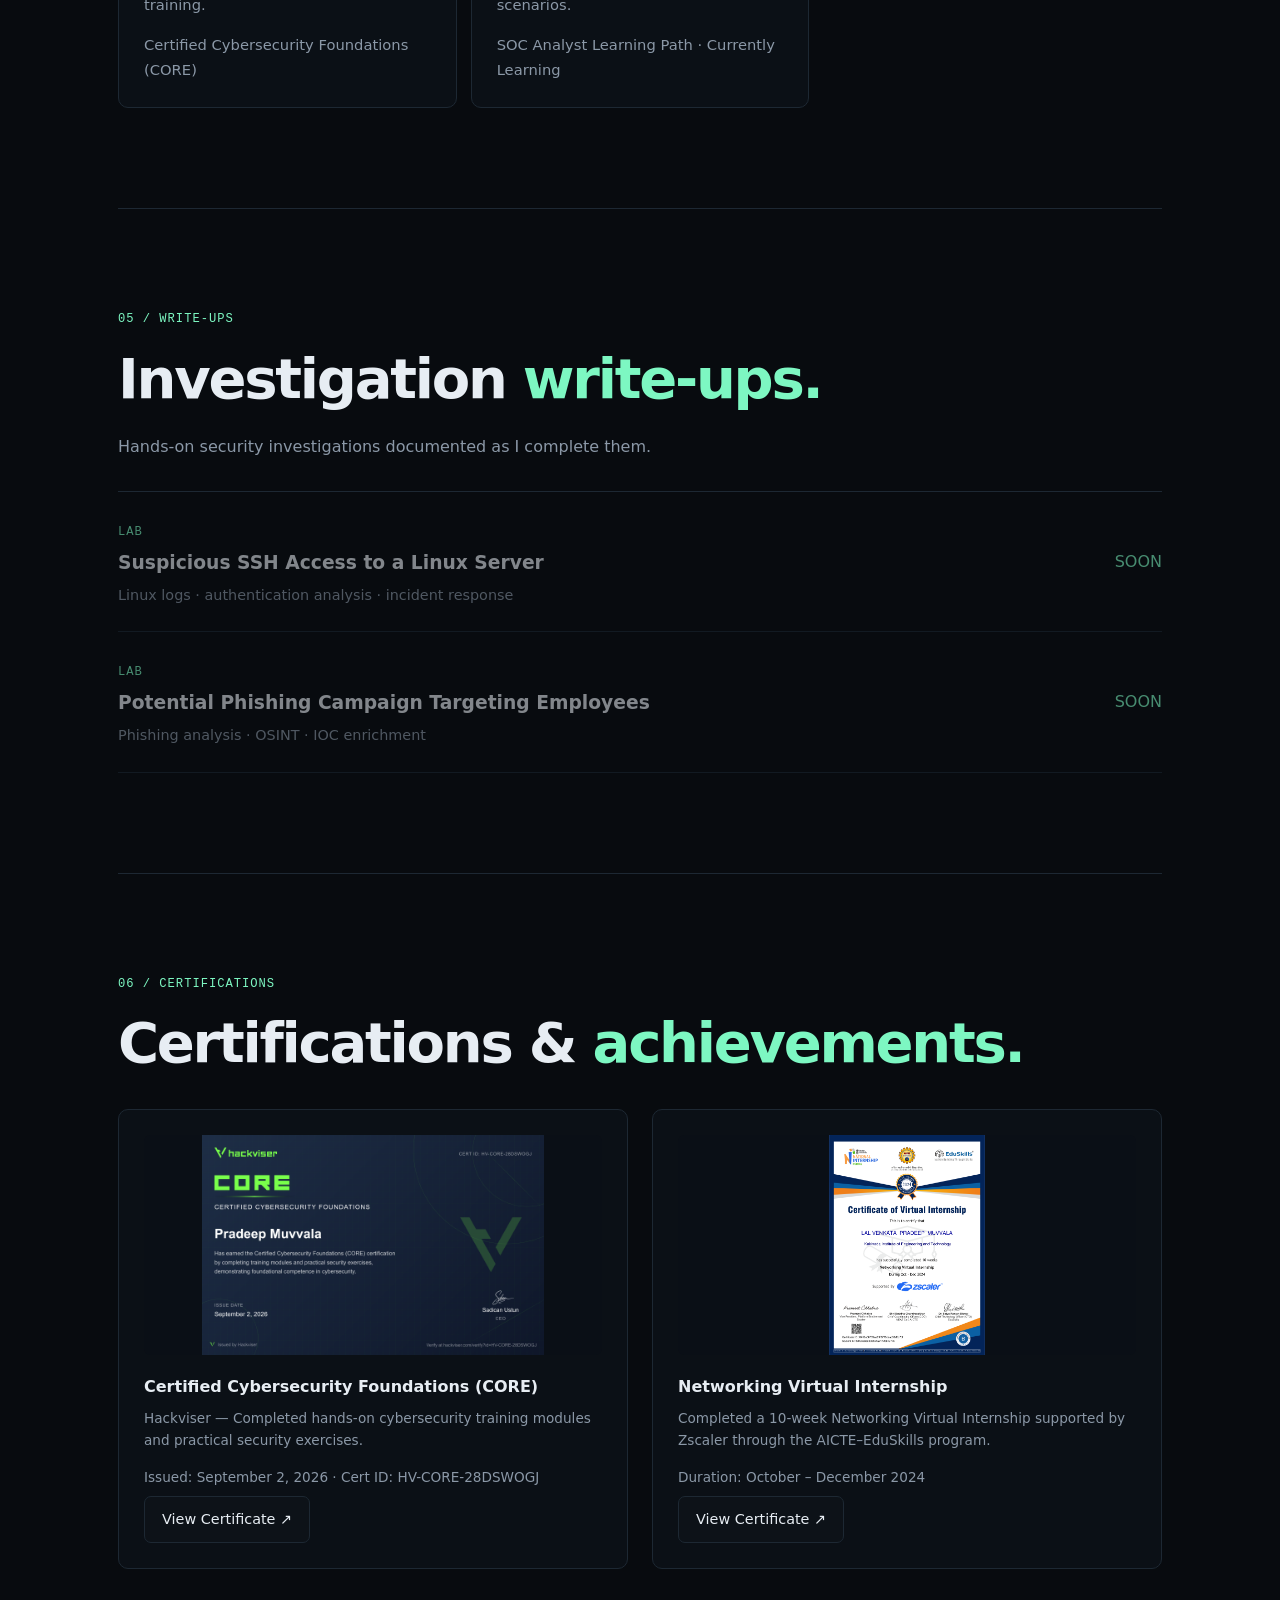
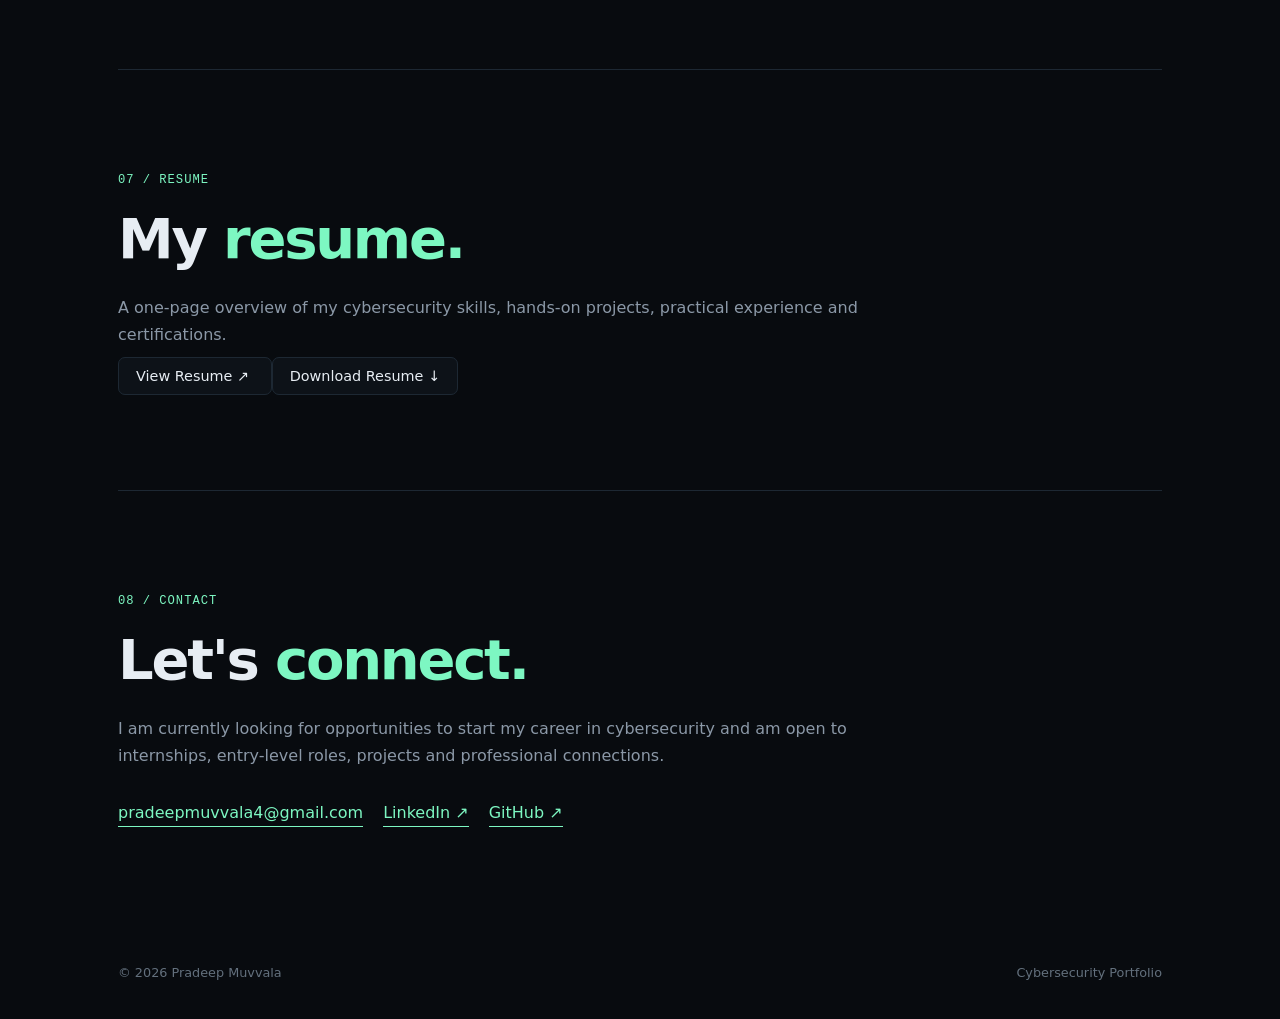
==== commit 28dffd32: "Update index.html" ====
--- a/index.html
+++ b/index.html
@@ -27,8 +27,8 @@
     <nav>
       <a href="#about">About</a>
       <a href="#skills">Skills</a>
-      <a href="#projects">Labs</a>
-      <a href="#labs">Projects</a>
+      <a href="#projects">Projects</a>
+      <a href="#labs">Labs</a>
       <a href="#writeups">Write-ups</a>
       <a href="#certifications">Certifications</a>
       <a href="#resume">Resume</a>
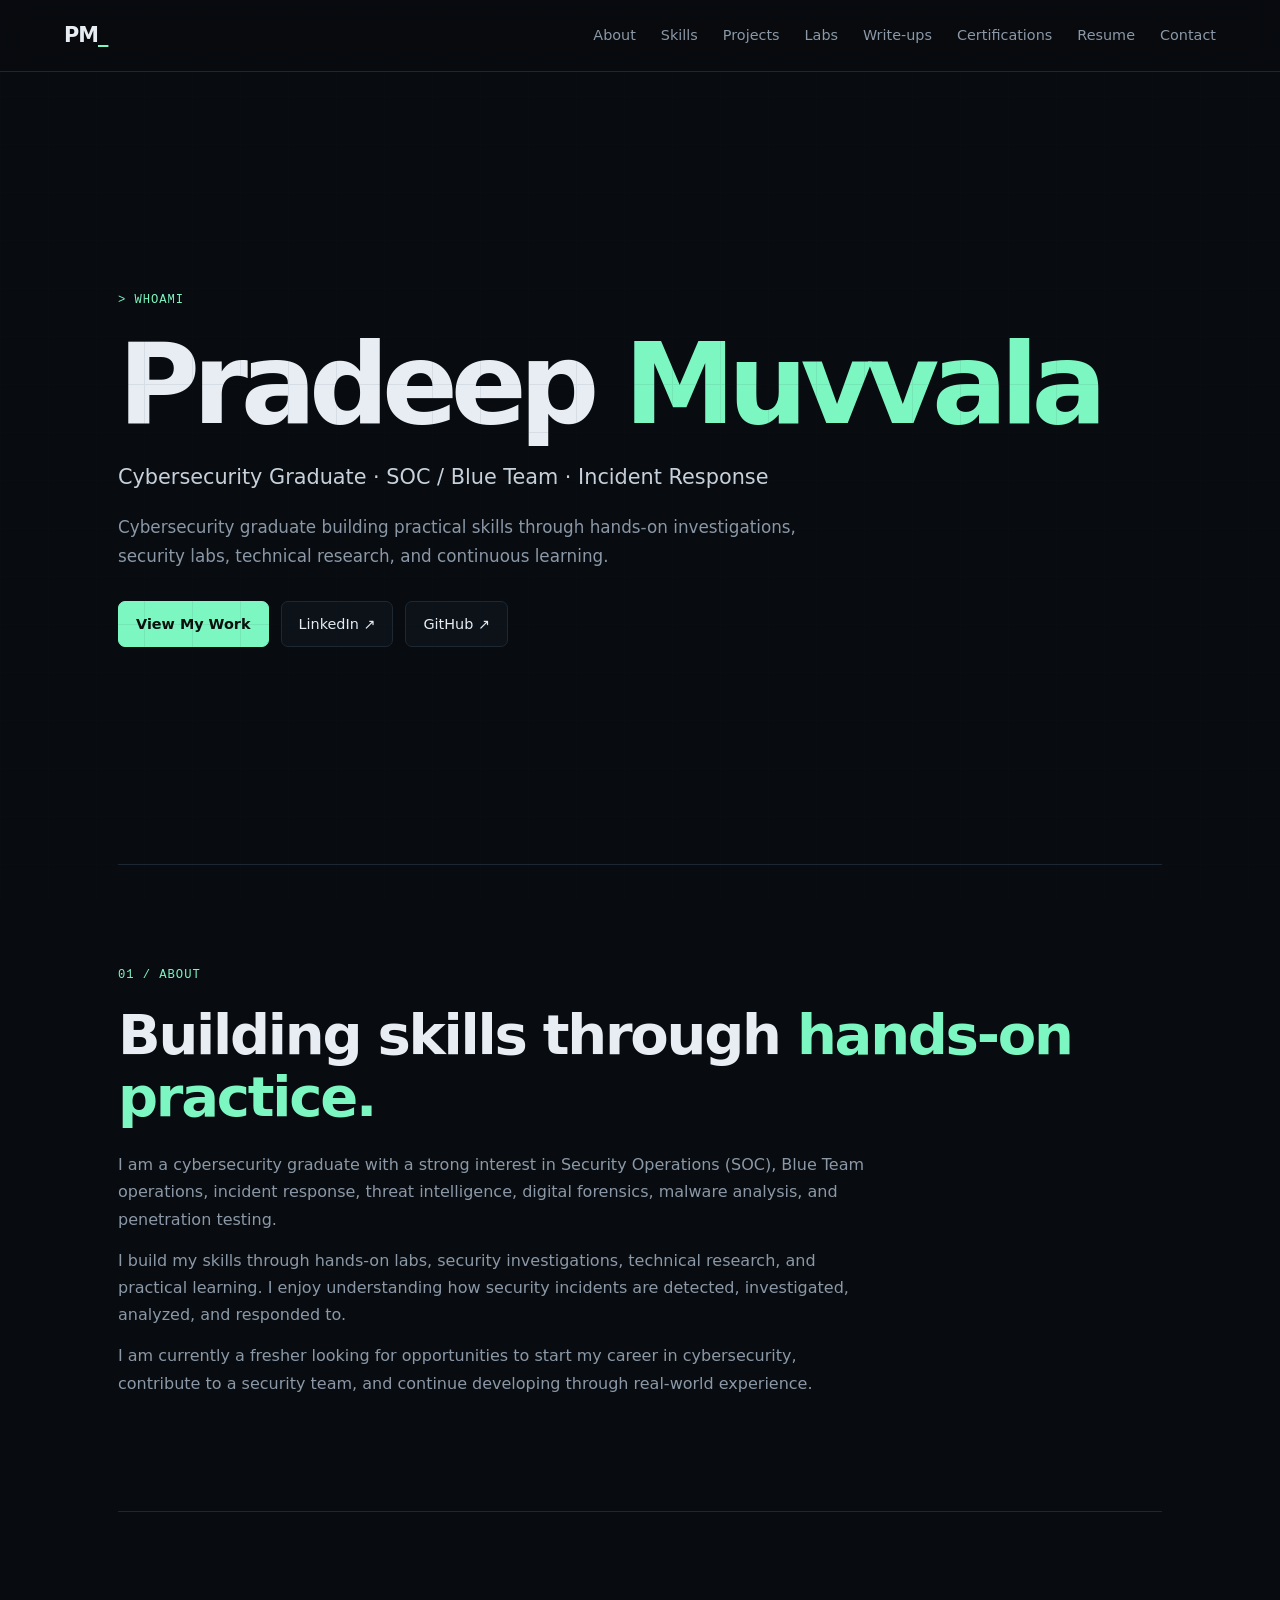
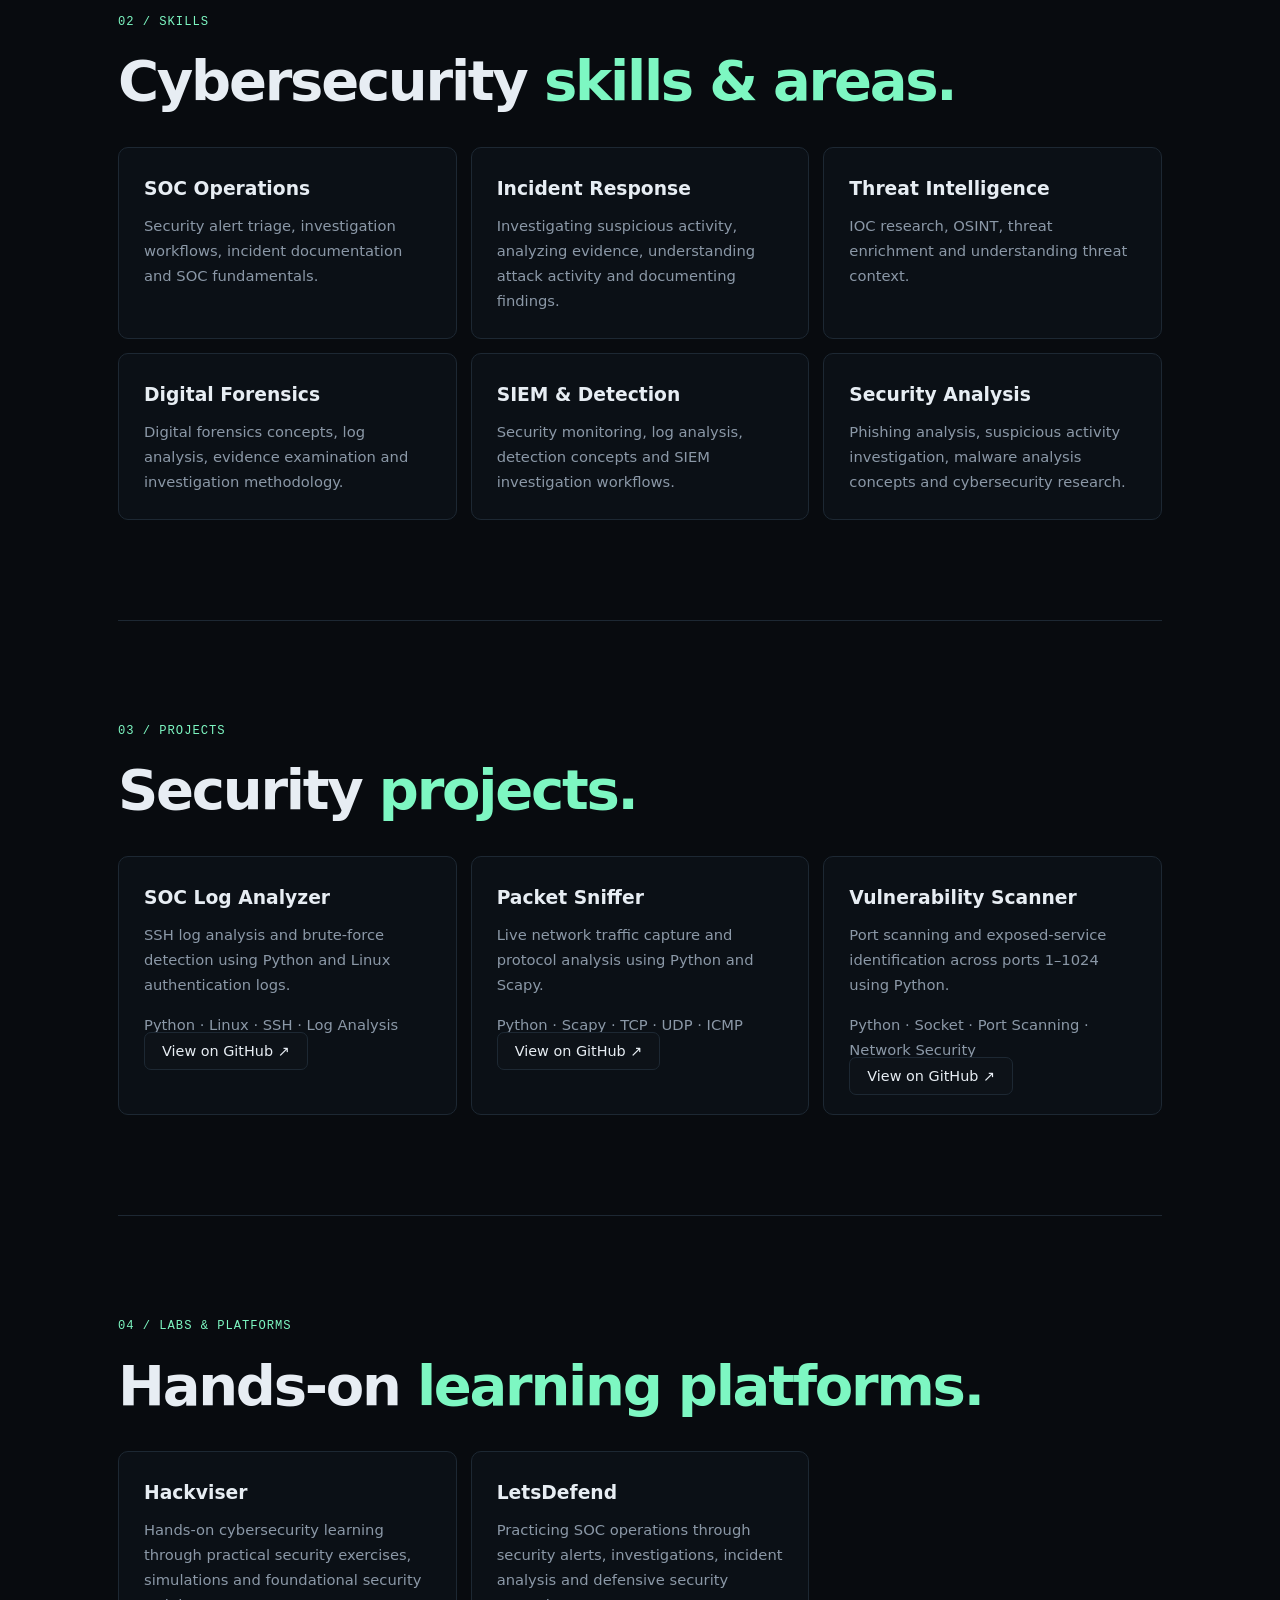
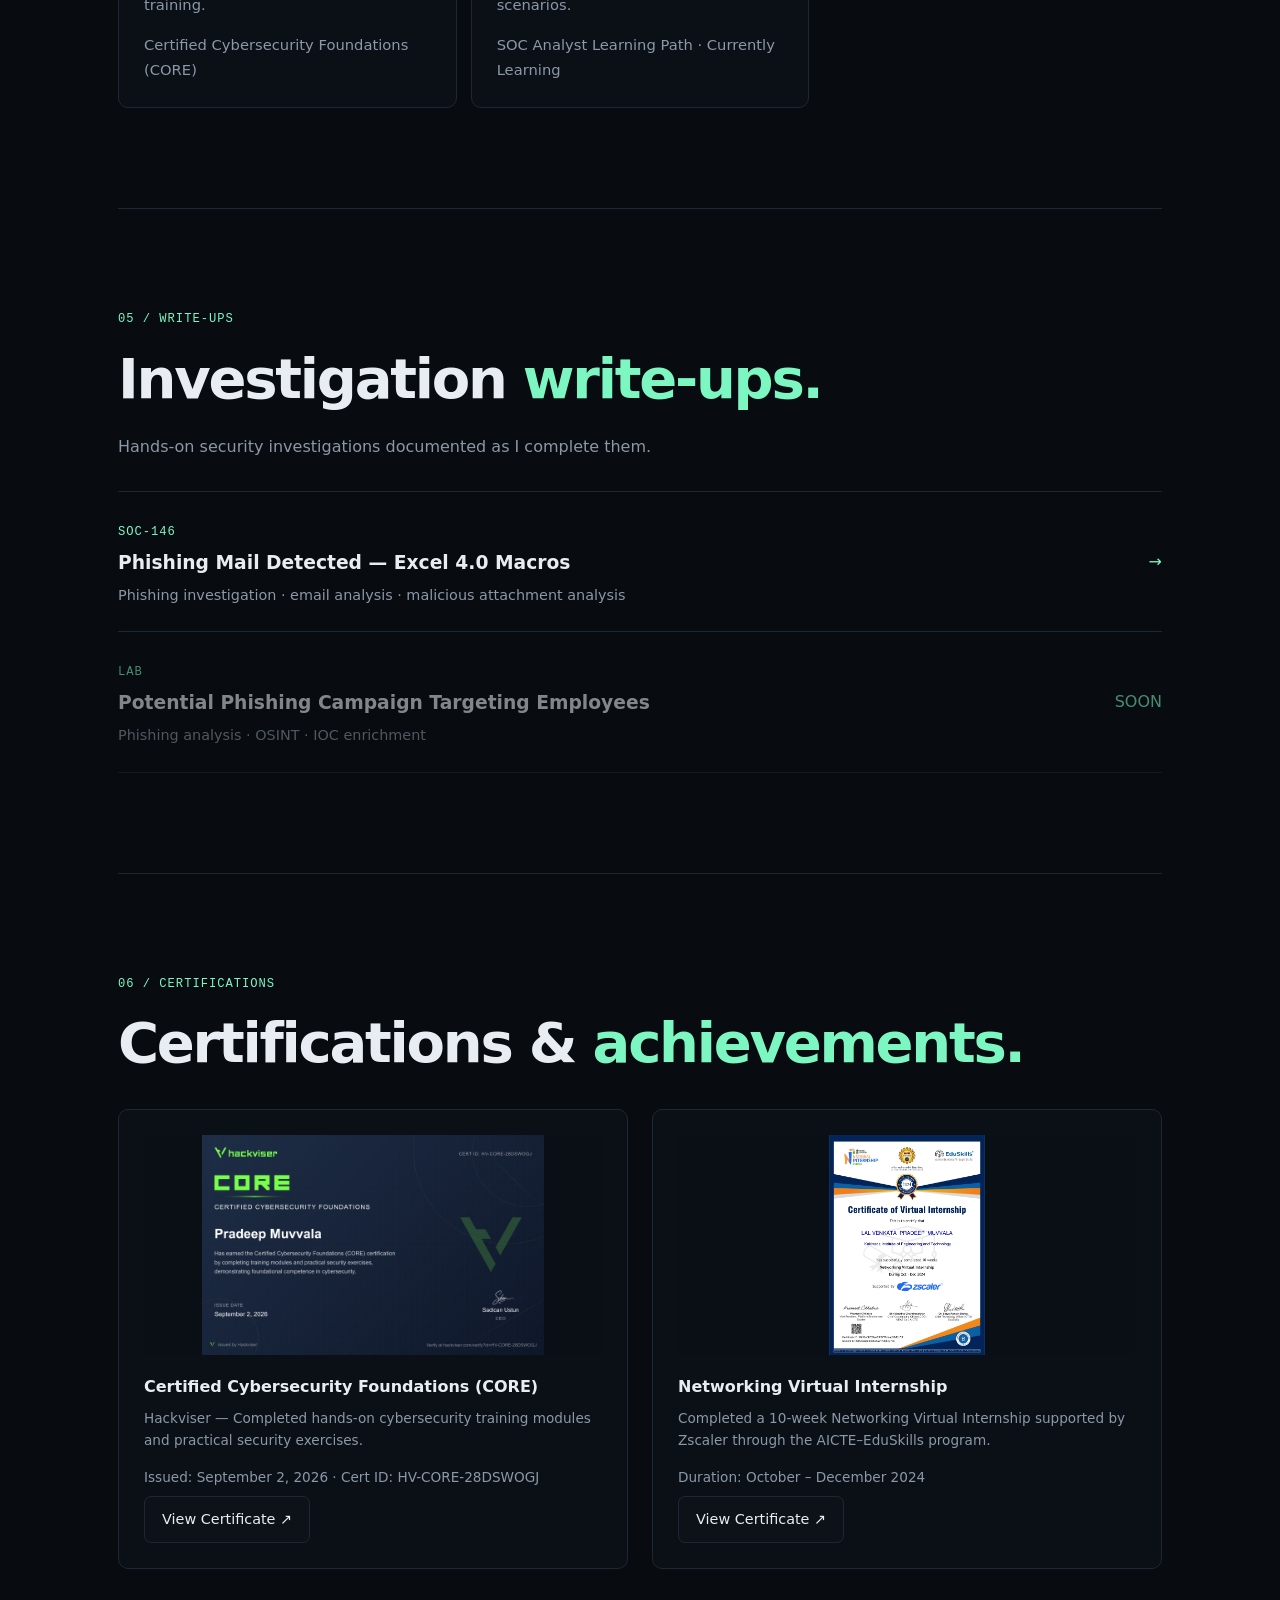
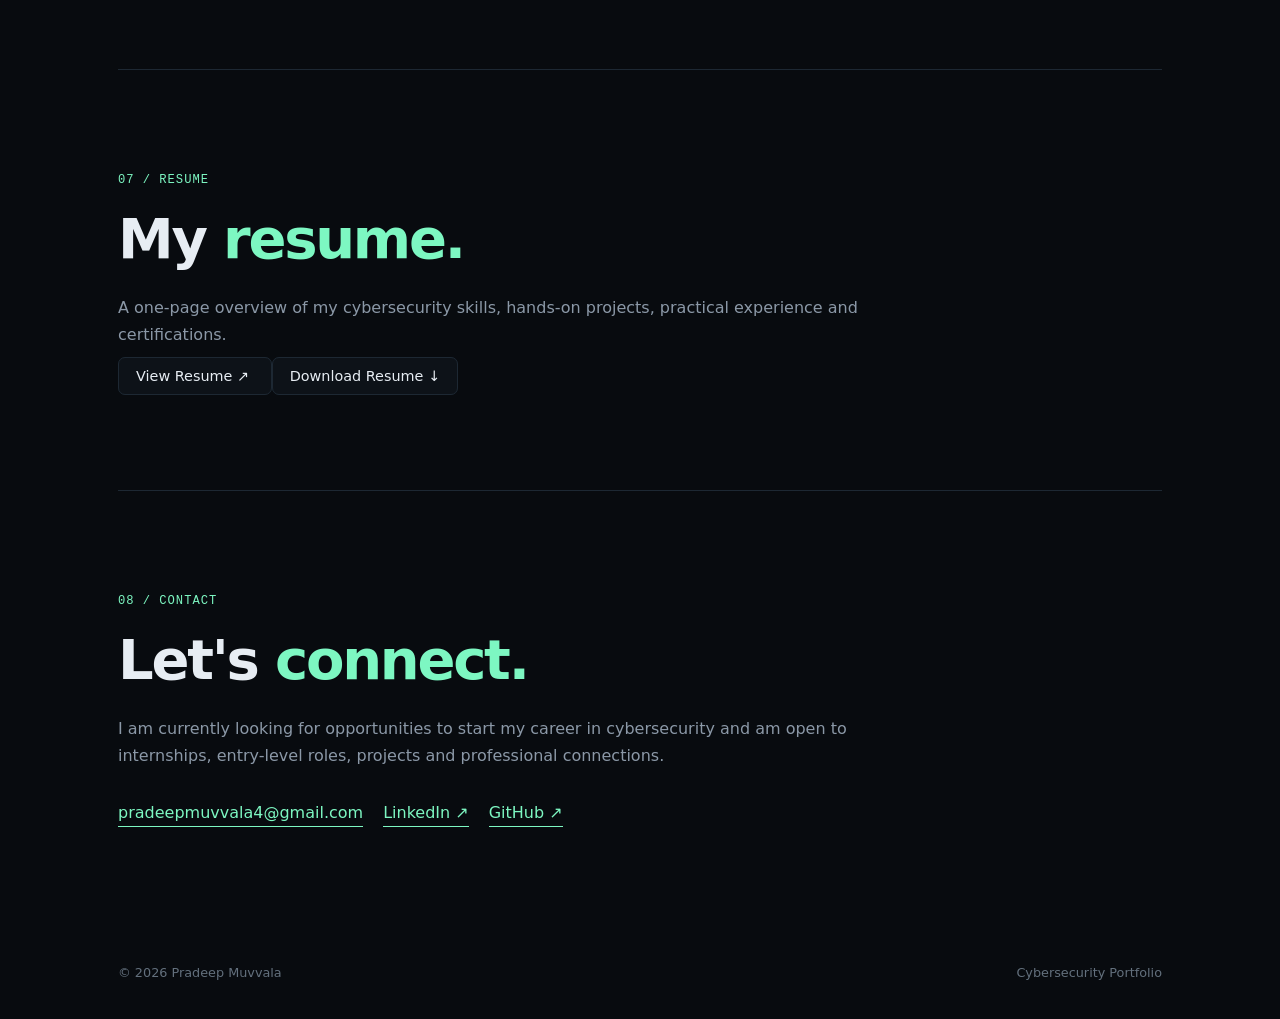
==== commit d7d05e41: "Update index.html" ====
--- a/index.html
+++ b/index.html
@@ -350,30 +350,32 @@
 
     <!-- WRITE-UP 1 -->
 
-    <div class="writeup disabled">
-
-      <div>
-
-        <span class="tag">
-          LAB
-        </span>
-
-        <h3>
-          Suspicious SSH Access to a Linux Server
-        </h3>
-
-        <p>
-          Linux logs · authentication analysis · incident response
-        </p>
-
-      </div>
-
-      <span>
-        SOON
-      </span>
-
-    </div>
-
+<a
+  href="writeups/soc146-phishing-investigation/"
+  class="writeup"
+>
+
+  <div>
+
+    <span class="tag">
+      SOC-146
+    </span>
+
+    <h3>
+      Phishing Mail Detected — Excel 4.0 Macros
+    </h3>
+
+    <p>
+      Phishing investigation · email analysis · malicious attachment analysis
+    </p>
+
+  </div>
+
+  <span>
+    →
+  </span>
+
+</a>
 
     <!-- WRITE-UP 2 -->
 
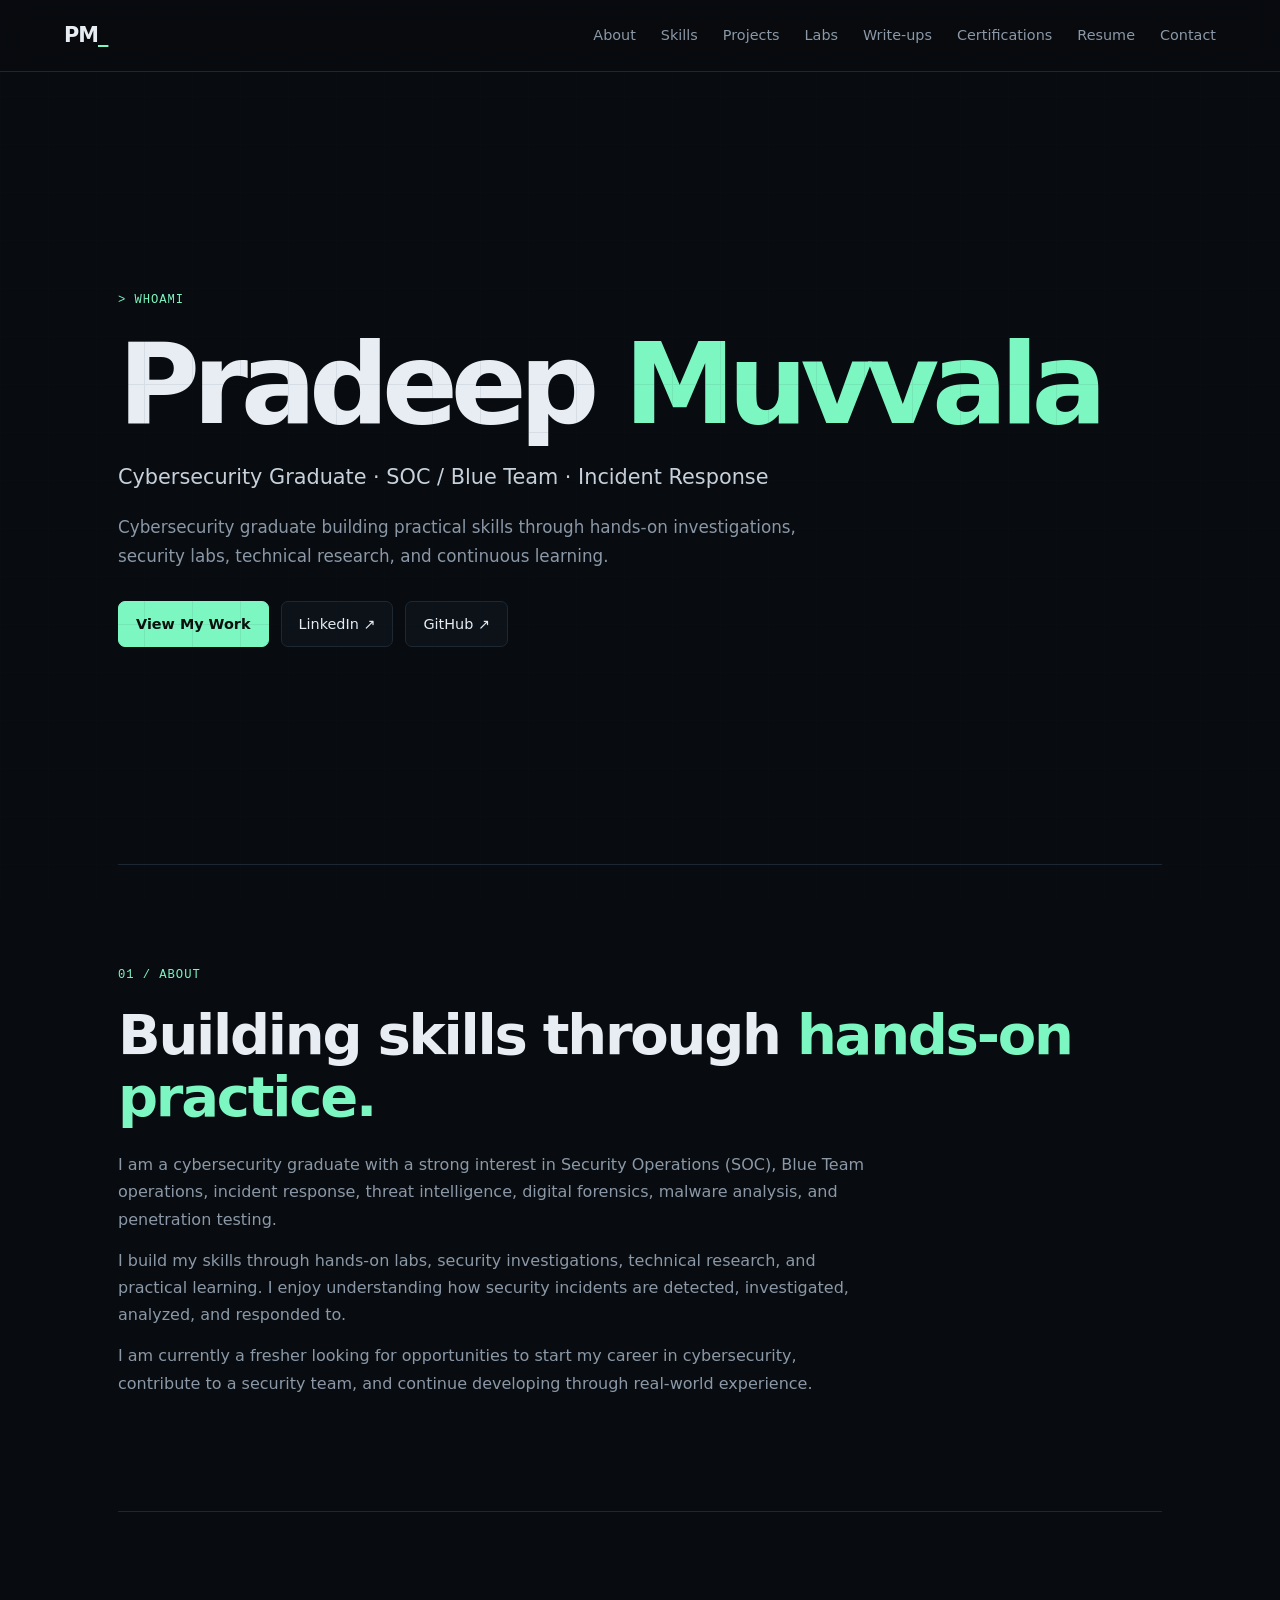
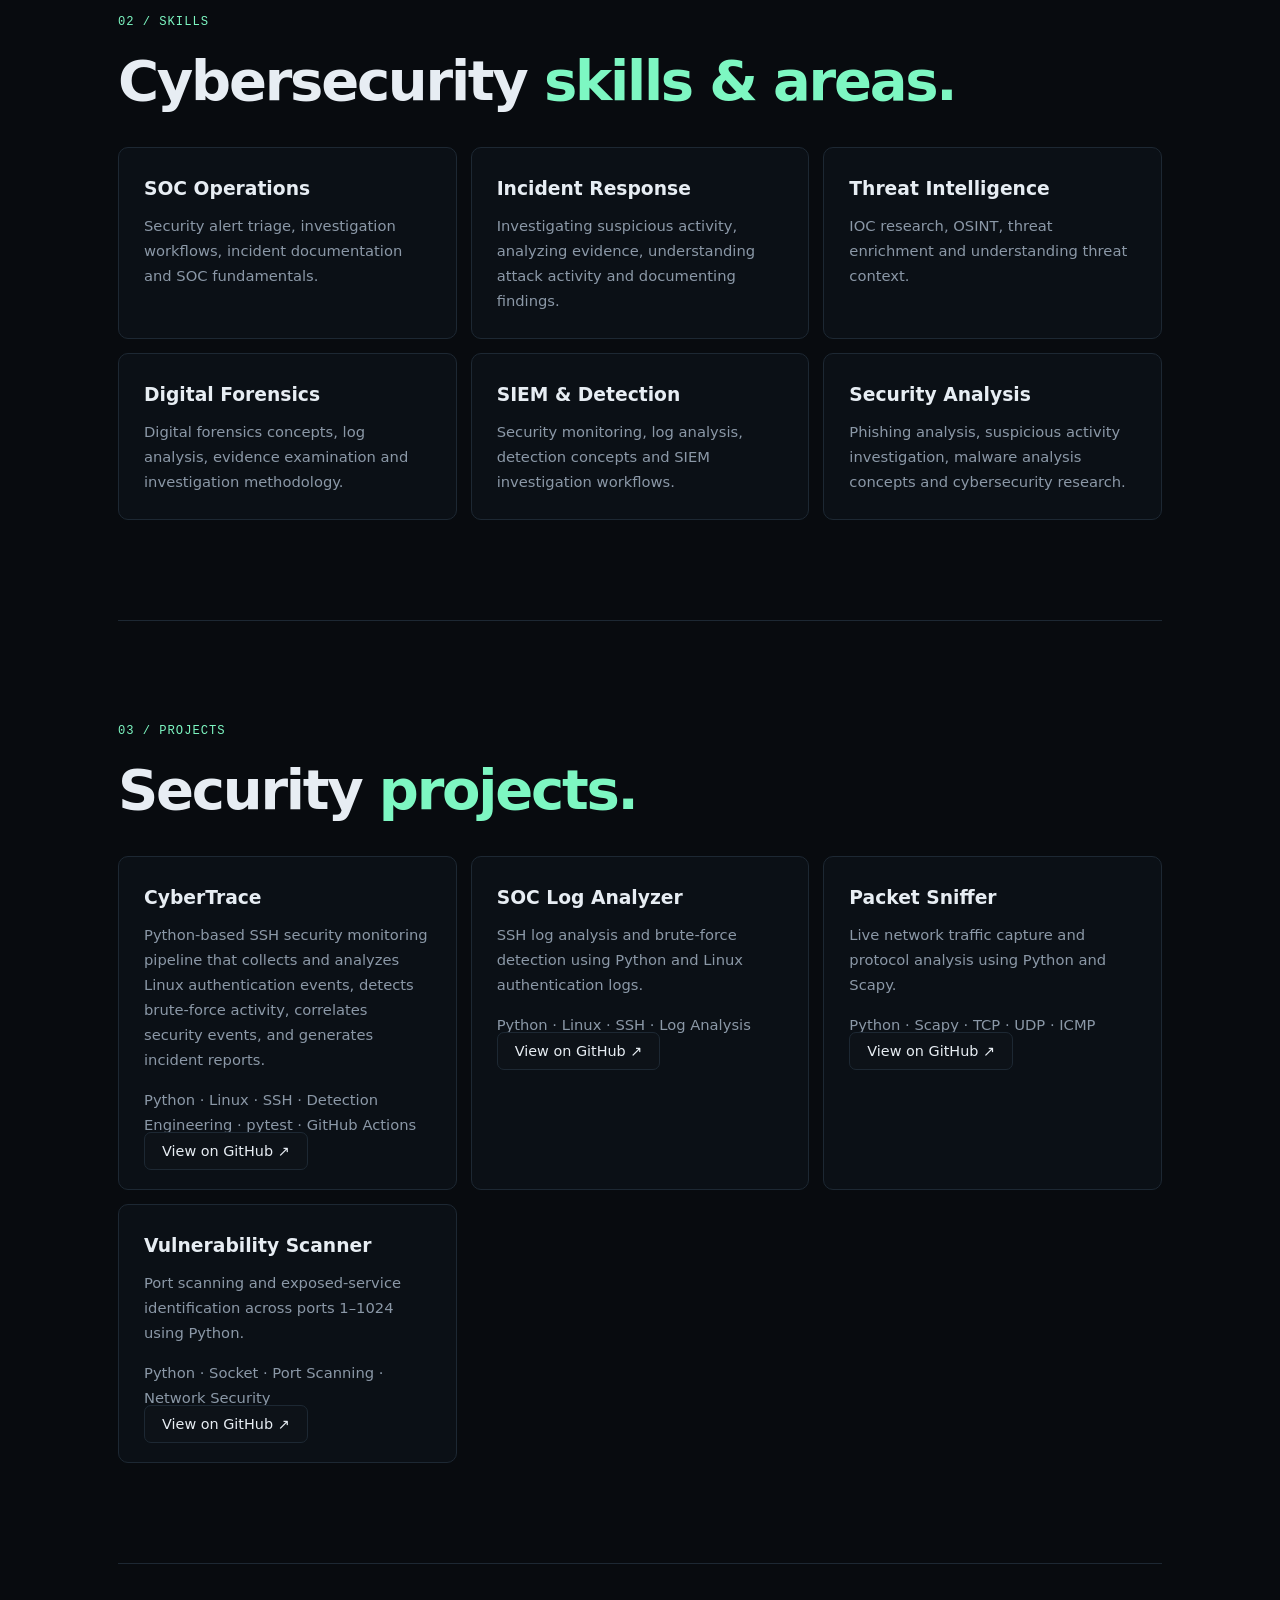
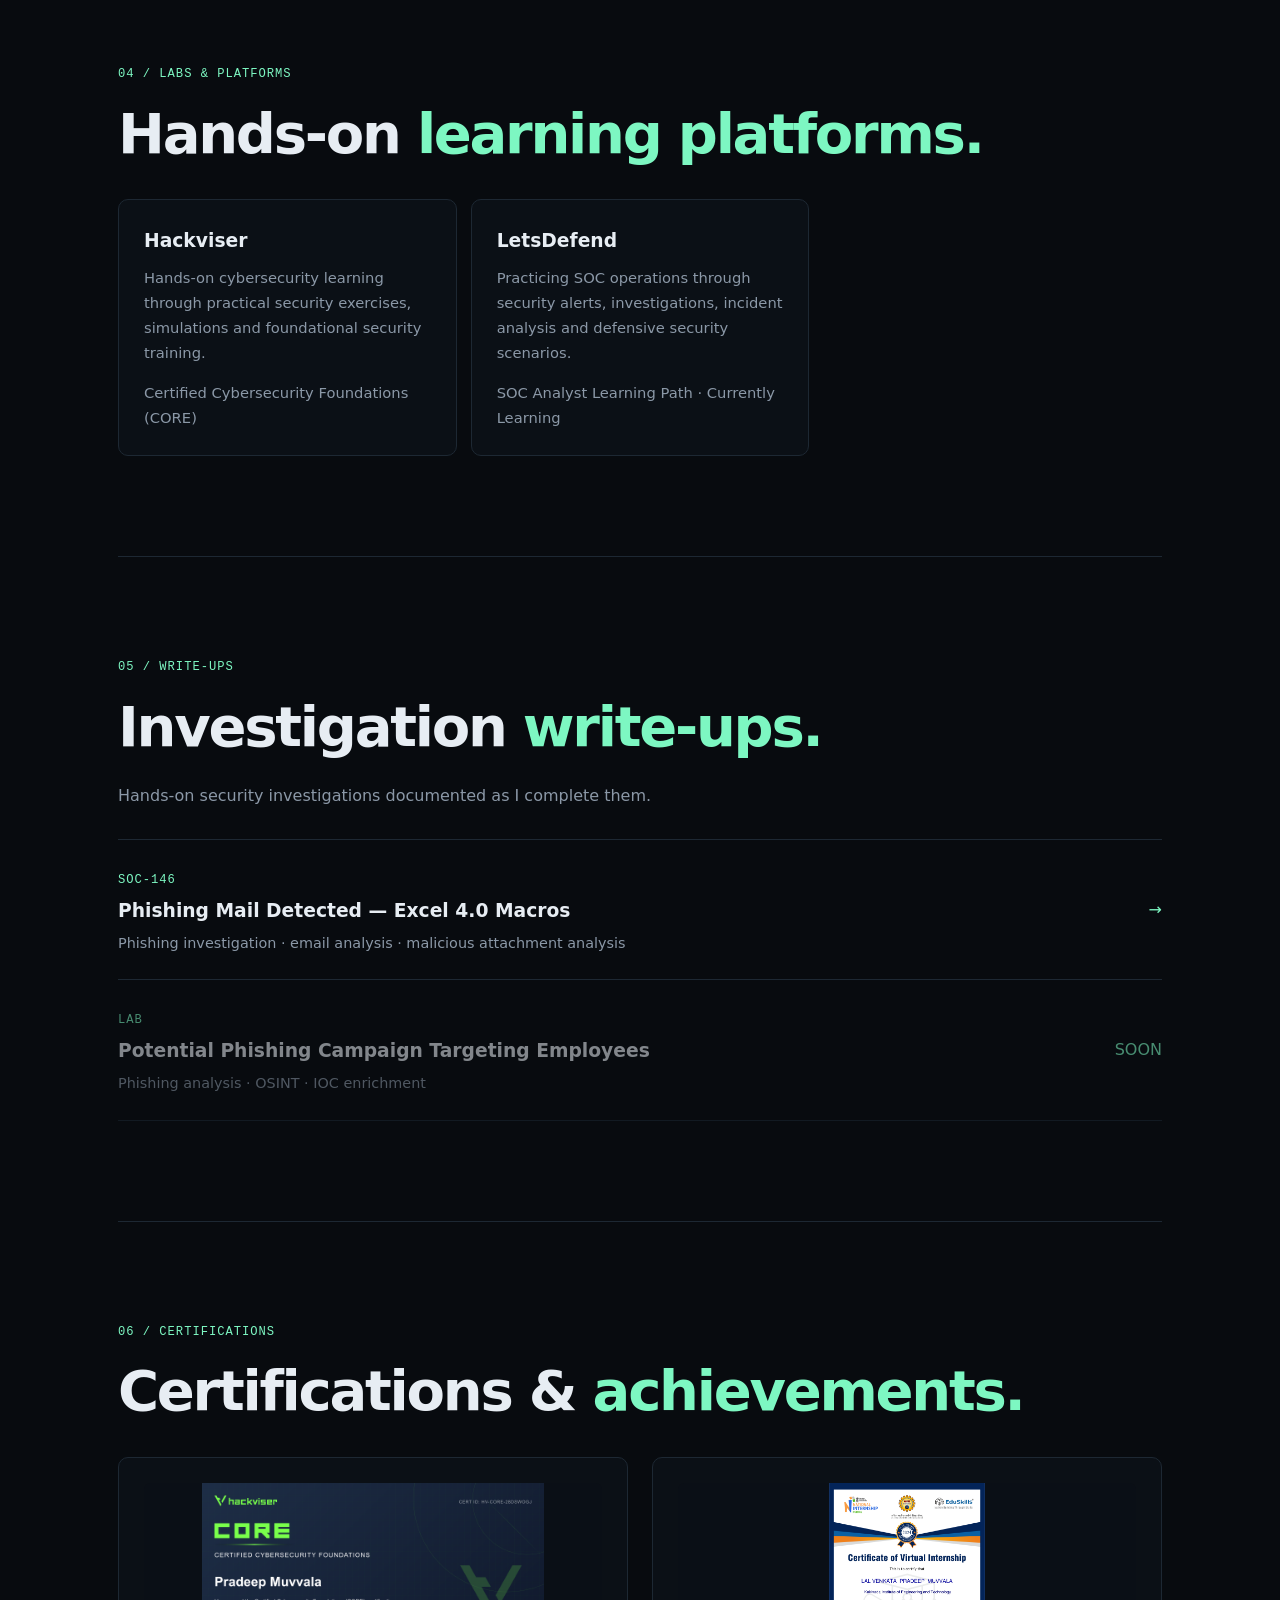
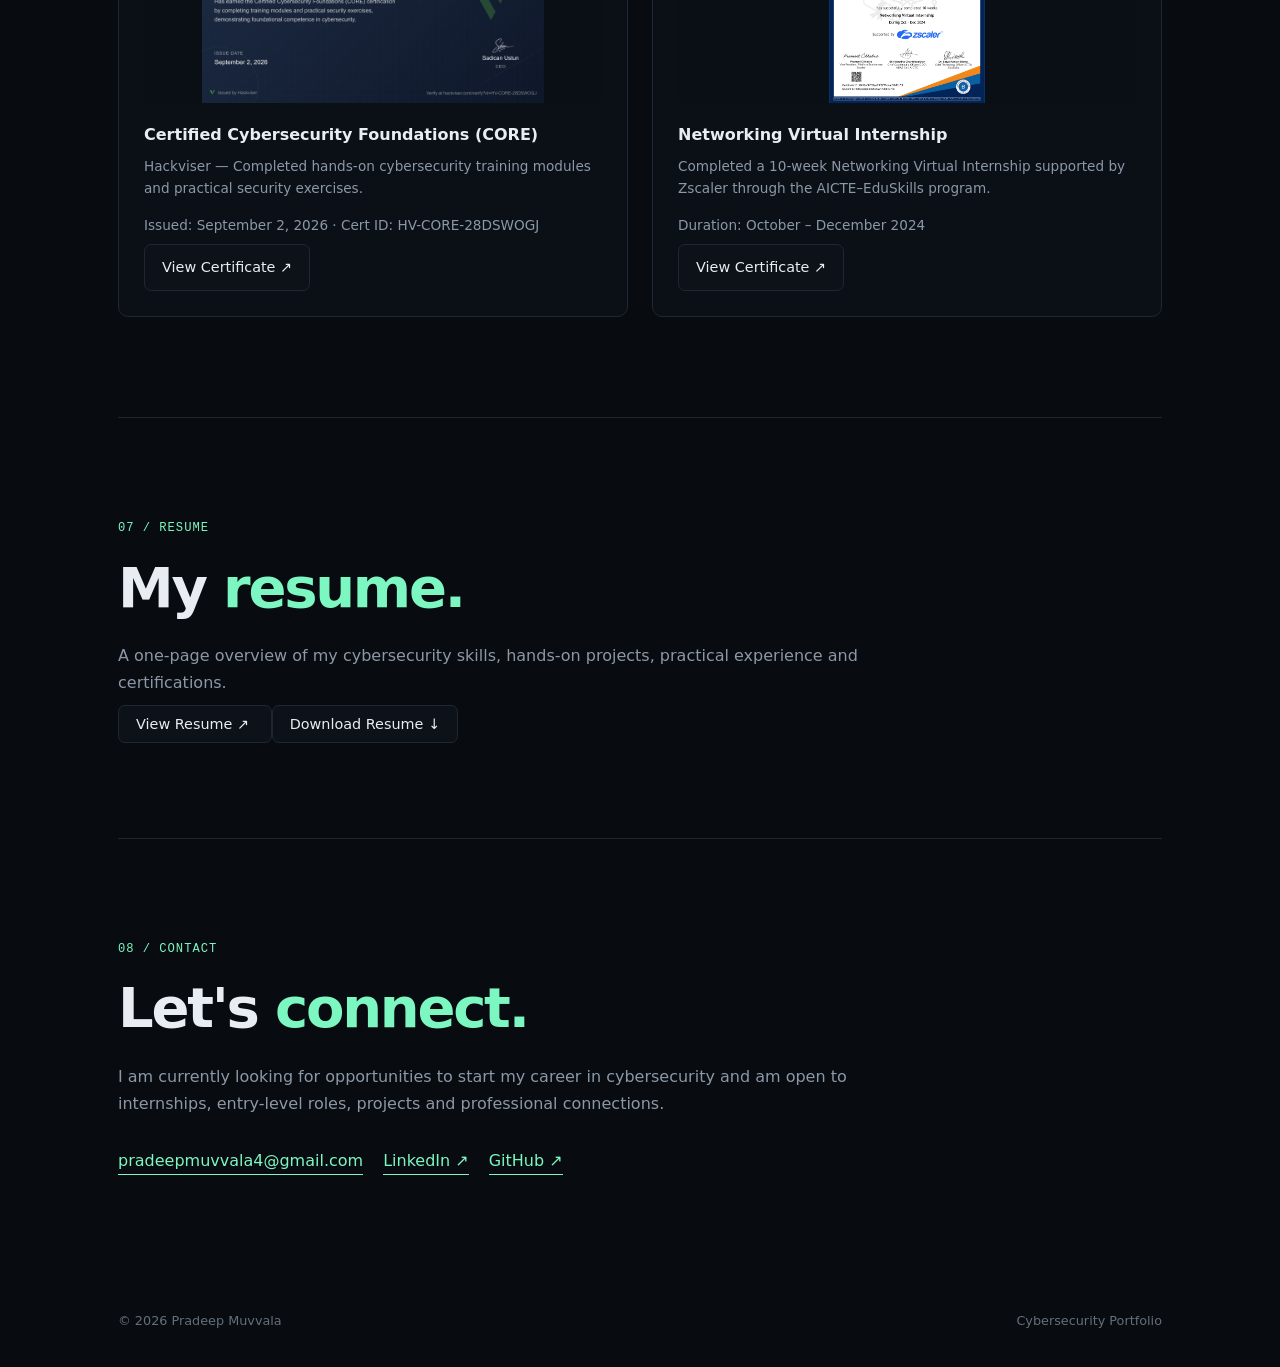
==== commit 822a6ae0: "Add cybertrace to projects section" ====
--- a/index.html
+++ b/index.html
@@ -194,8 +194,6 @@
 
     <!-- ================= PROJECTS ================= -->
 
-    <!-- ================= PROJECTS ================= -->
-
 <section id="projects" class="section">
 
   <div class="section-label">
@@ -208,6 +206,35 @@
   </h2>
 
   <div class="grid cards">
+
+    <!-- CYBERTRACE -->
+
+    <article class="card">
+
+      <h3>
+        CyberTrace
+      </h3>
+
+      <p>
+        Python-based SSH security monitoring pipeline that collects and
+        analyzes Linux authentication events, detects brute-force activity,
+        correlates security events, and generates incident reports.
+      </p>
+
+      <p class="muted">
+        Python · Linux · SSH · Detection Engineering · pytest · GitHub Actions
+      </p>
+
+      <a
+        class="btn secondary"
+        href="https://github.com/mlvenkatapradeep/CyberTrace"
+        target="_blank"
+        rel="noopener noreferrer">
+        View on GitHub ↗
+      </a>
+
+    </article>
+
 
     <!-- SOC LOG ANALYZER -->
 
